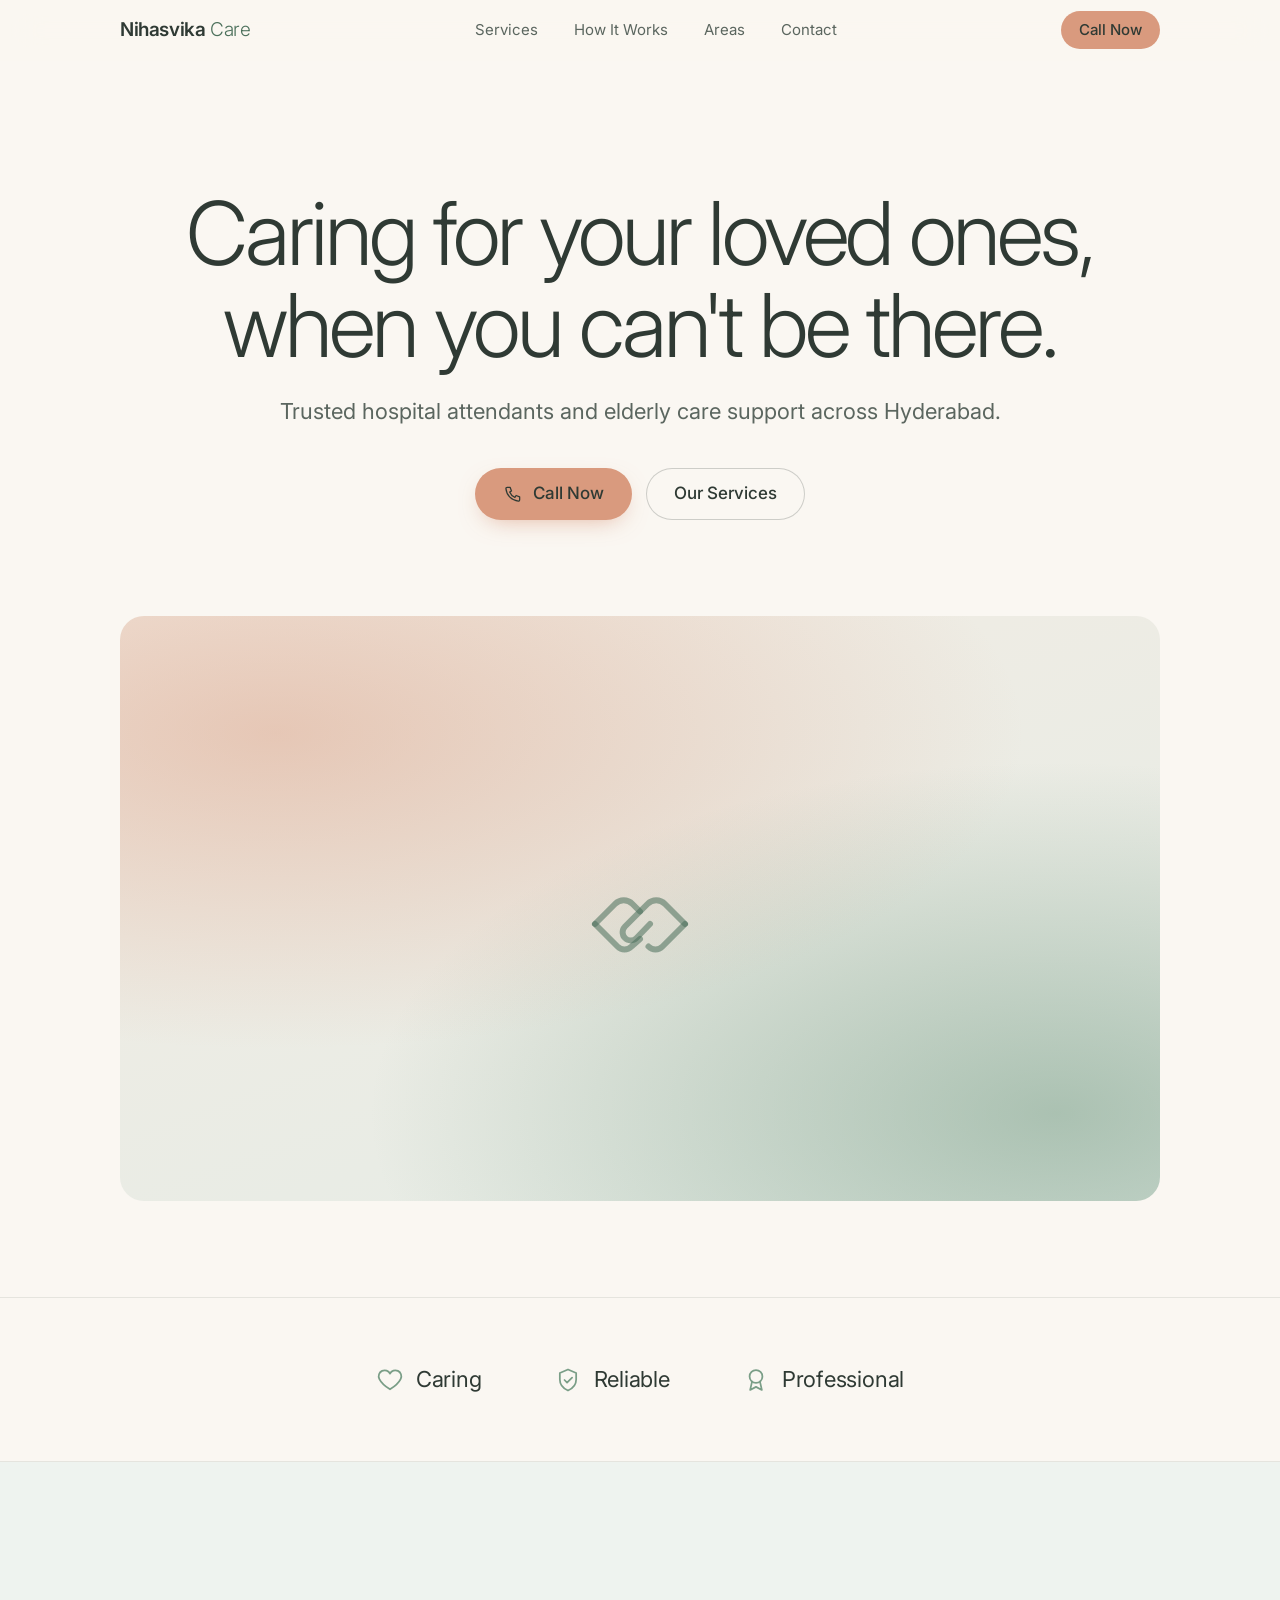
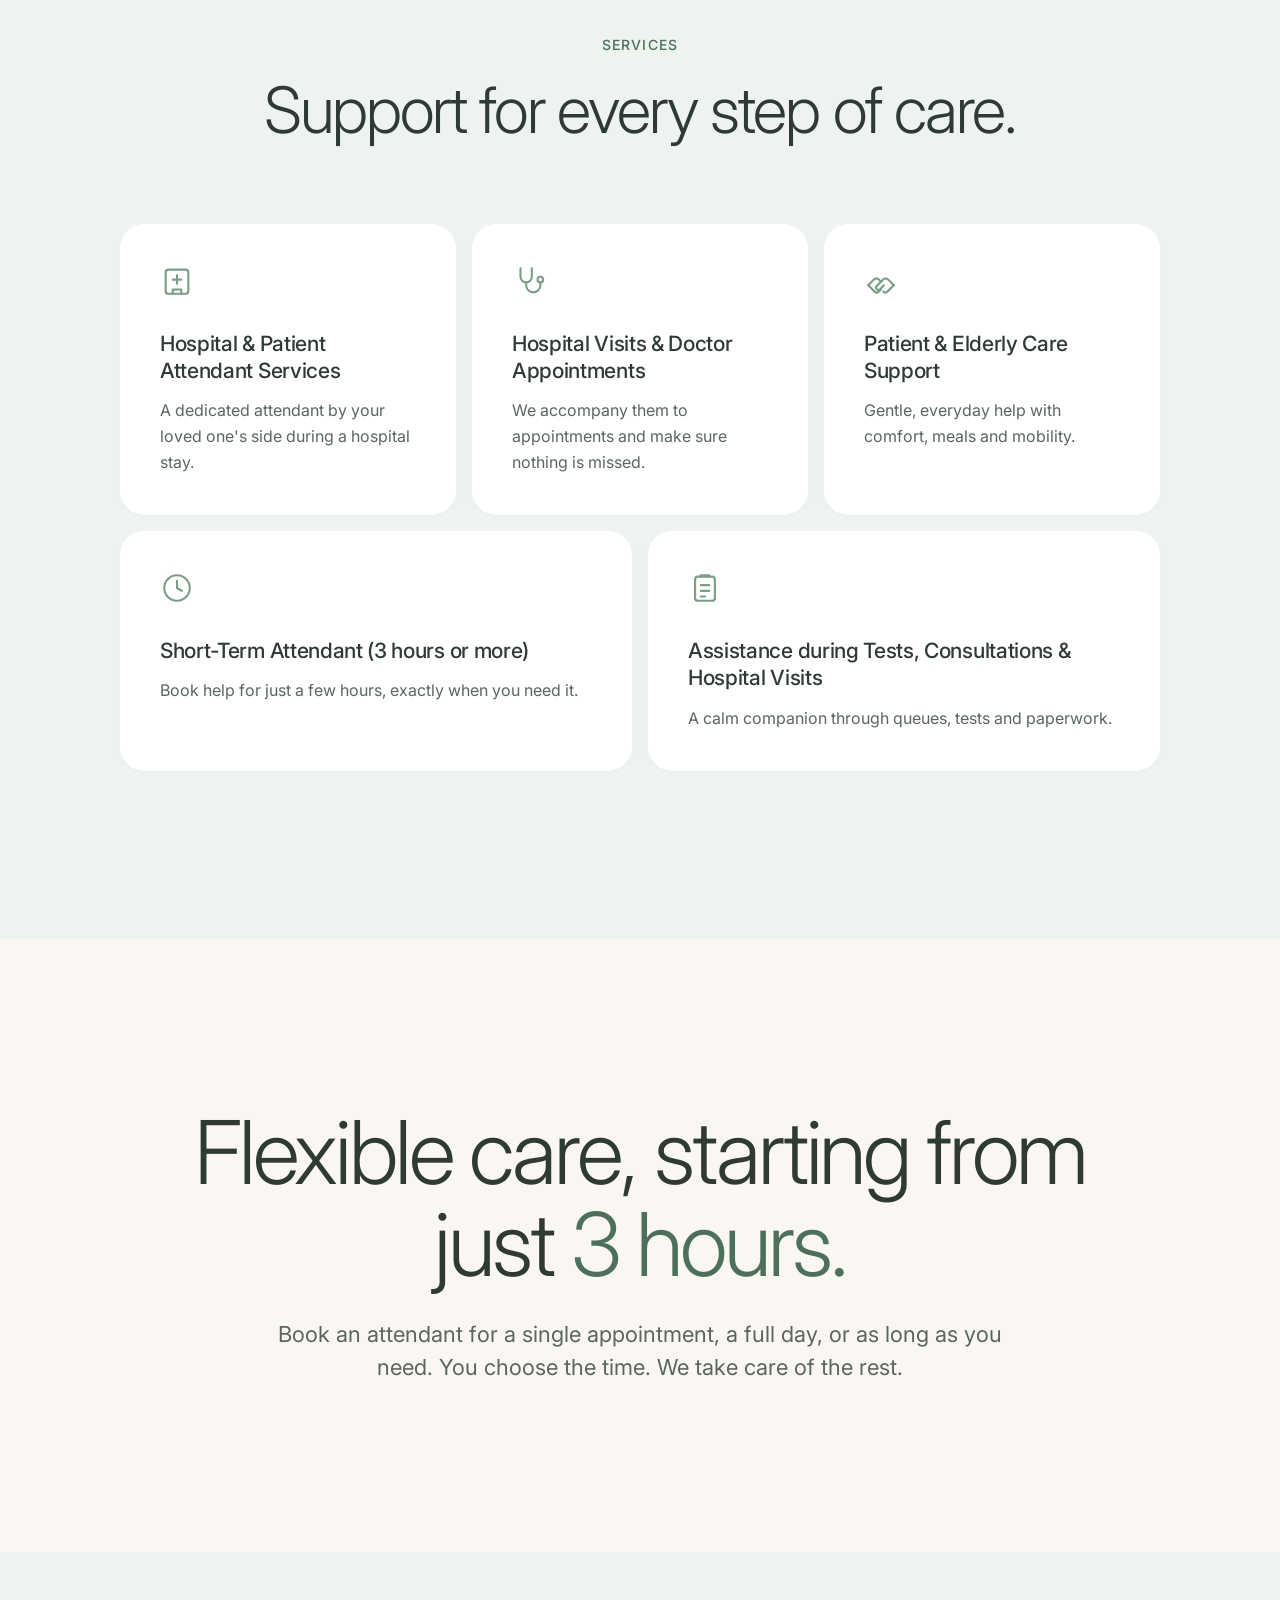
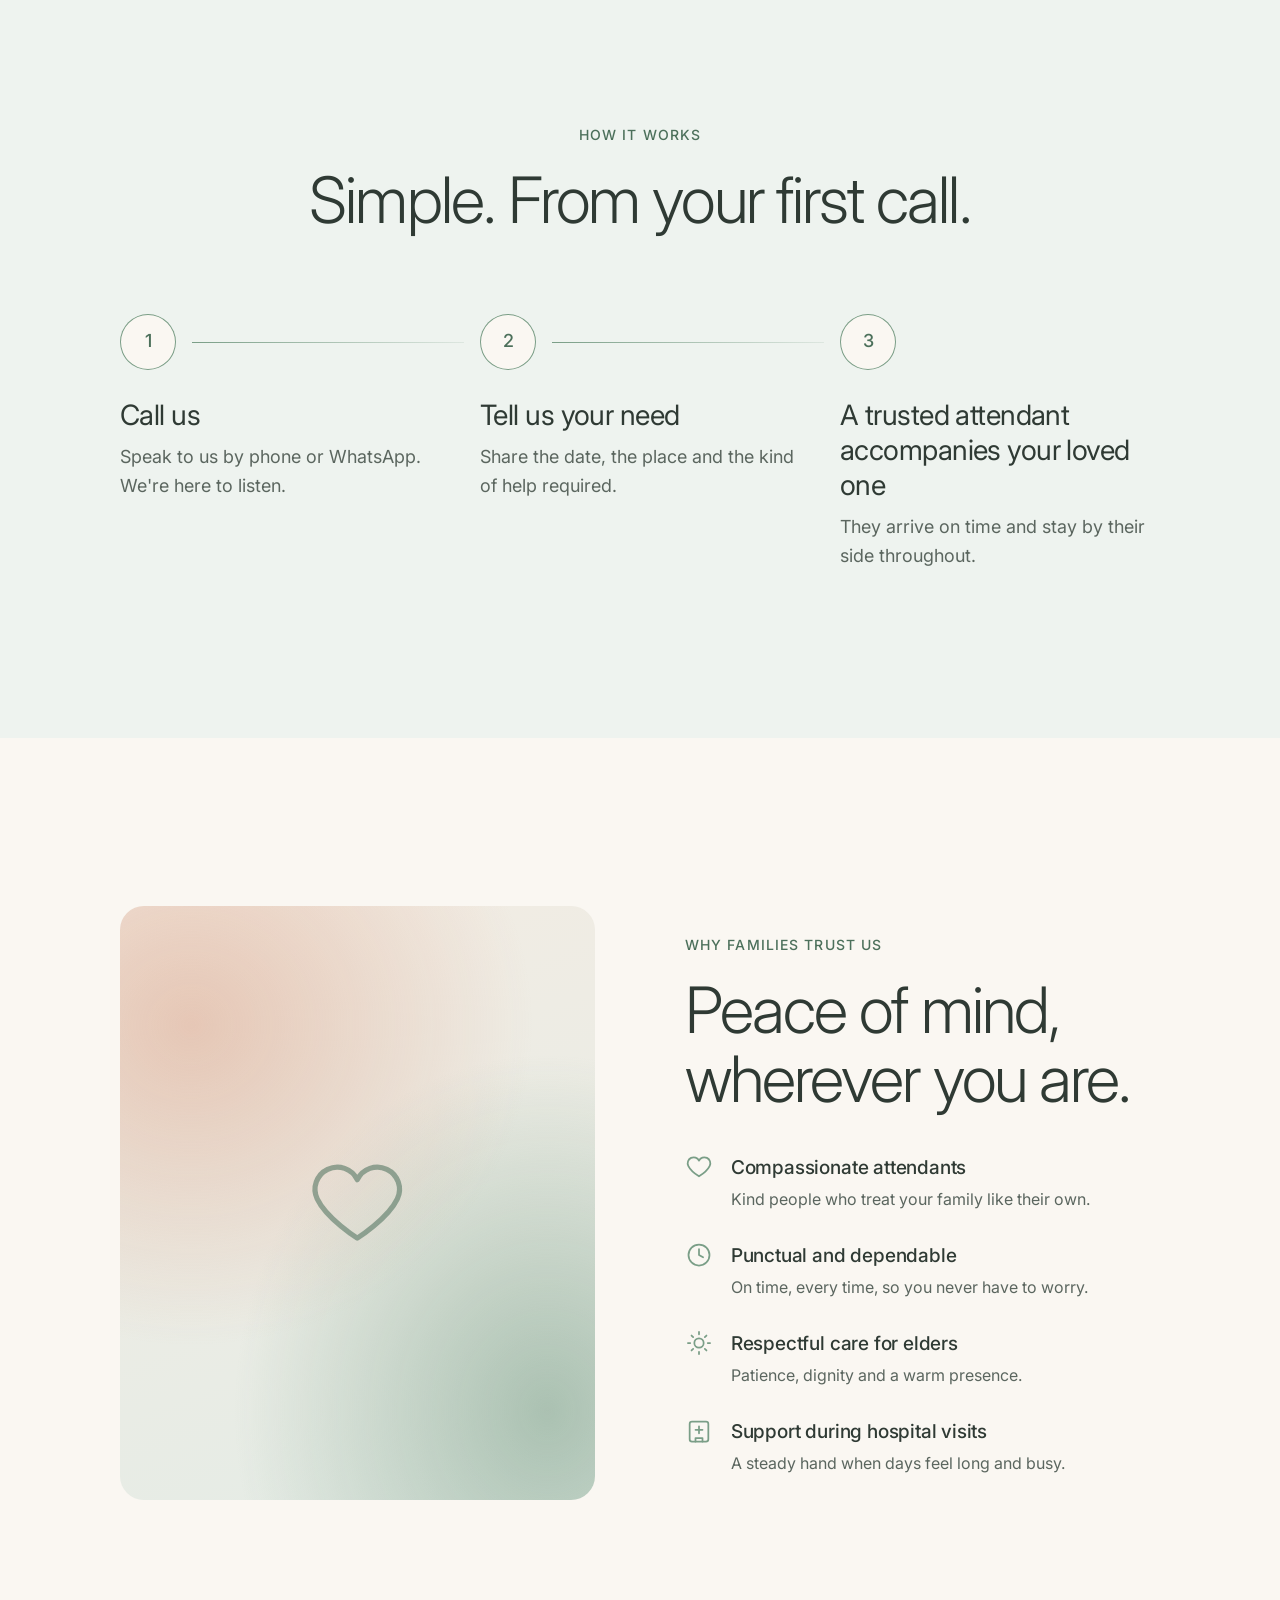
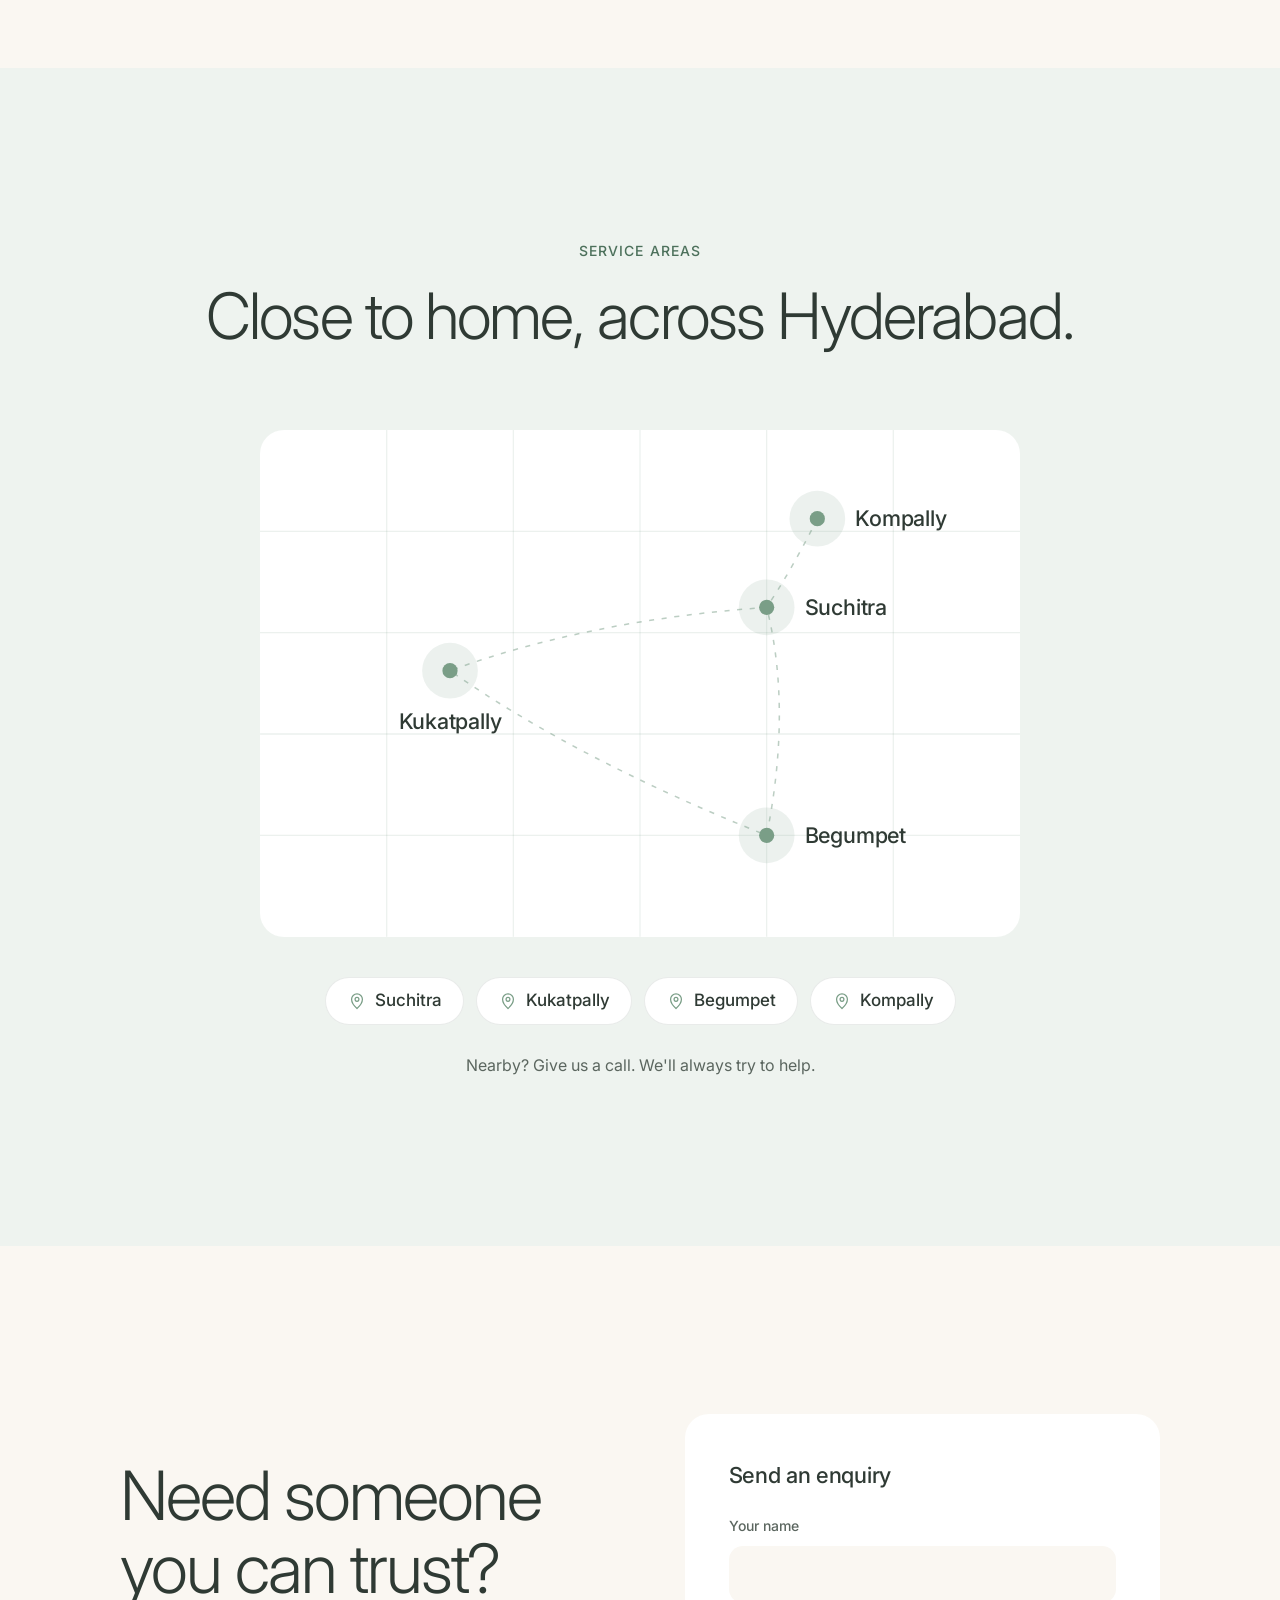
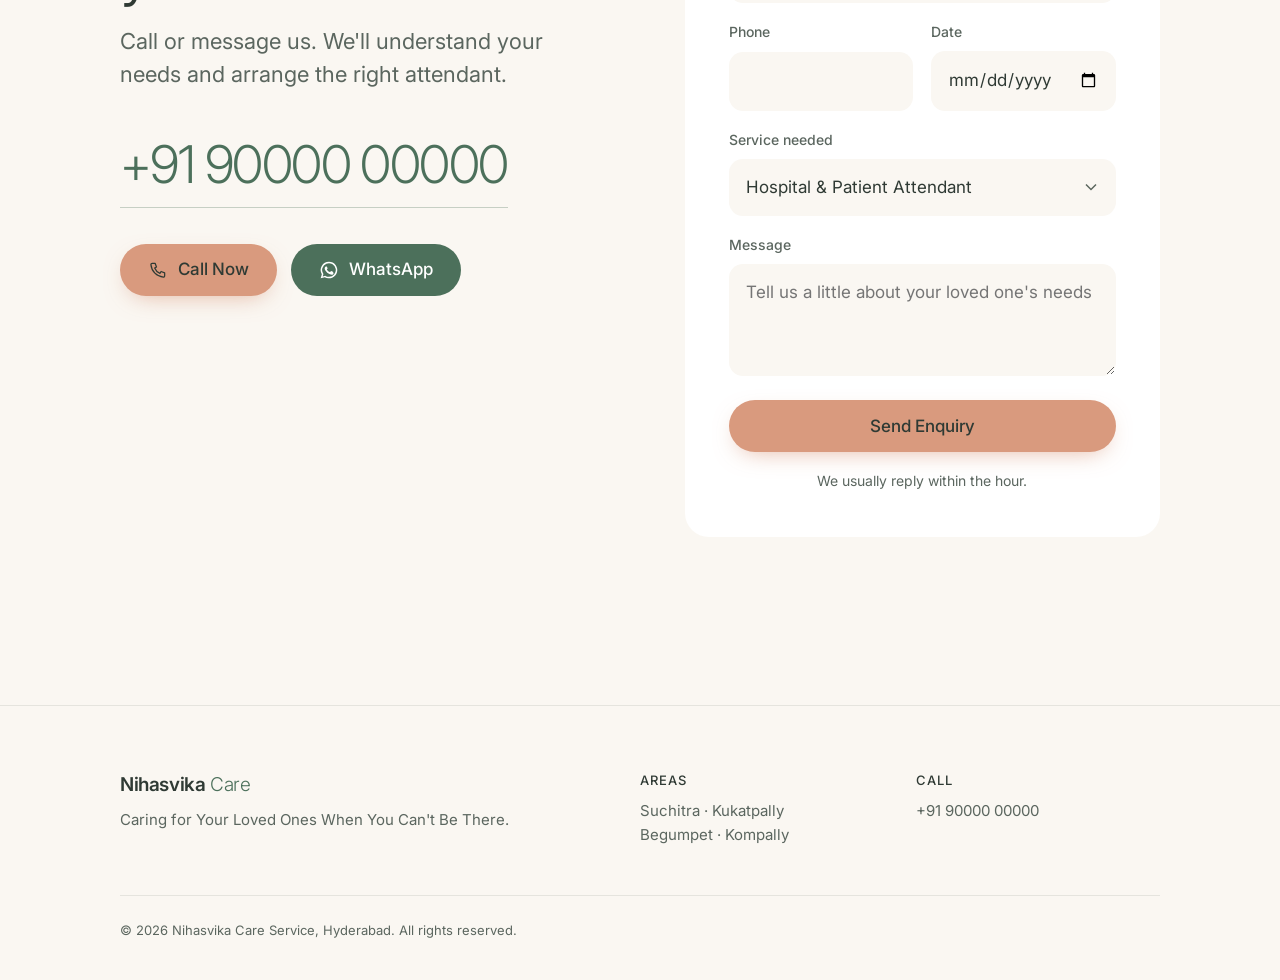
==== nihasvika-care/index.html @ 4414790e "Add Nihasvika Care Service single-page website Responsive, mobile-first site for a Hyderabad caregiv" ====
<!DOCTYPE html>
<html lang="en">
<head>
  <meta charset="UTF-8">
  <meta name="viewport" content="width=device-width, initial-scale=1, viewport-fit=cover">
  <title>Nihasvika Care Service | Caregiver &amp; Hospital Attendant Services in Hyderabad</title>
  <meta name="description" content="Trusted caregiver services in Hyderabad. Hospital attendants, elderly care and doctor-visit support in Kukatpally, Suchitra, Begumpet and Kompally. Book from just 3 hours.">
  <meta name="theme-color" content="#FAF7F2">
  <meta property="og:type" content="website">
  <meta property="og:title" content="Nihasvika Care Service | Caregivers in Hyderabad">
  <meta property="og:description" content="Caring for your loved ones, when you can't be there. Trusted hospital attendants and elderly care support across Hyderabad.">
  <meta property="og:image" content="images/hero.jpg">

  <link rel="preconnect" href="https://fonts.googleapis.com">
  <link rel="preconnect" href="https://fonts.gstatic.com" crossorigin>
  <link href="https://fonts.googleapis.com/css2?family=Inter:wght@300;400;500;600&display=swap" rel="stylesheet">

  <script type="application/ld+json">
  {
    "@context": "https://schema.org",
    "@type": "HomeHealthCareService",
    "name": "Nihasvika Care Service",
    "description": "Hospital attendants, patient care and elderly care support in Hyderabad.",
    "telephone": "+91 90000 00000",
    "address": { "@type": "PostalAddress", "addressLocality": "Hyderabad", "addressRegion": "Telangana", "addressCountry": "IN" },
    "areaServed": ["Suchitra", "Kukatpally", "Begumpet", "Kompally", "Hyderabad"]
  }
  </script>

  <style>
    /* ---------- Tokens ---------- */
    :root {
      --bg: #FAF7F2;
      --surface: #EEF3EF;
      --sage: #7A9E87;
      --sage-deep: #4C705B;   /* sage darkened for readable text */
      --peach: #D99A7E;
      --peach-soft: #F4E3DA;
      --ink: #2F3A34;
      --ink-soft: #5B665F;
      --line: rgba(47, 58, 52, 0.10);
      --white: #FFFFFF;

      --radius: 24px;
      --radius-sm: 16px;
      --wrap: 1120px;
      --gutter: clamp(20px, 5vw, 40px);
      --section: clamp(88px, 14vw, 168px);
      --ease: cubic-bezier(.22, .61, .36, 1);
    }

    /* ---------- Base ---------- */
    *, *::before, *::after { box-sizing: border-box; }
    html { scroll-behavior: smooth; scroll-padding-top: 72px; -webkit-text-size-adjust: 100%; }
    body {
      margin: 0;
      background: var(--bg);
      color: var(--ink);
      font-family: "Inter", -apple-system, BlinkMacSystemFont, "Segoe UI", Roboto, sans-serif;
      font-size: 17px;
      line-height: 1.6;
      -webkit-font-smoothing: antialiased;
      text-rendering: optimizeLegibility;
    }
    @media (min-width: 768px) { body { font-size: 18px; } }
    img { display: block; max-width: 100%; }
    a { color: inherit; text-decoration: none; }
    h1, h2, h3, p { margin: 0; }
    :focus-visible { outline: 2px solid var(--sage-deep); outline-offset: 3px; border-radius: 8px; }

    .wrap { width: 100%; max-width: var(--wrap); margin: 0 auto; padding: 0 var(--gutter); }
    .section { padding: var(--section) 0; }
    .tint { background: var(--surface); }
    .center { text-align: center; }

    .eyebrow {
      display: inline-block;
      font-size: 14px;
      font-weight: 500;
      letter-spacing: .08em;
      text-transform: uppercase;
      color: var(--sage-deep);
      margin-bottom: 18px;
    }
    .display {
      font-weight: 300;
      font-size: clamp(40px, 7.4vw, 88px);
      line-height: 1.04;
      letter-spacing: -0.035em;
    }
    .headline {
      font-weight: 300;
      font-size: clamp(34px, 5.2vw, 64px);
      line-height: 1.08;
      letter-spacing: -0.03em;
    }
    .lead {
      font-size: clamp(18px, 2vw, 22px);
      line-height: 1.5;
      color: var(--ink-soft);
      max-width: 34em;
    }
    .center .lead { margin-left: auto; margin-right: auto; }
    .section-head { margin-bottom: clamp(48px, 7vw, 80px); }
    .section-head .lead { margin-top: 20px; }

    /* ---------- Buttons ---------- */
    .btn {
      display: inline-flex; align-items: center; justify-content: center; gap: 10px;
      min-height: 52px; padding: 0 28px;
      border-radius: 999px; border: 0;
      font: inherit; font-size: 17px; font-weight: 500;
      cursor: pointer;
      transition: transform .3s var(--ease), background-color .3s var(--ease), box-shadow .3s var(--ease);
    }
    .btn:hover { transform: translateY(-1px); }
    .btn svg { width: 20px; height: 20px; flex: none; }
    .btn-primary { background: var(--peach); color: var(--ink); box-shadow: 0 8px 24px -10px rgba(217, 154, 126, .8); }
    .btn-primary:hover { background: #DEA68C; }
    .btn-secondary { background: transparent; color: var(--ink); box-shadow: inset 0 0 0 1px rgba(47, 58, 52, .22); }
    .btn-secondary:hover { background: rgba(47, 58, 52, .04); }
    .btn-sage { background: var(--sage-deep); color: var(--white); }
    .btn-sage:hover { background: #42634F; }
    .btn-row { display: flex; flex-wrap: wrap; gap: 14px; }
    .center .btn-row { justify-content: center; }

    /* ---------- Icons ---------- */
    .icon { width: 28px; height: 28px; stroke: var(--sage); fill: none; stroke-width: 1.5; stroke-linecap: round; stroke-linejoin: round; flex: none; }

    /* ---------- Photos (gradient shows until a real photo loads) ---------- */
    .photo {
      position: relative; overflow: hidden;
      border-radius: var(--radius);
      background:
        radial-gradient(120% 90% at 15% 20%, rgba(217, 154, 126, .45), transparent 60%),
        radial-gradient(110% 100% at 90% 85%, rgba(122, 158, 135, .55), transparent 60%),
        linear-gradient(160deg, #F3ECE3, #E4ECE6);
    }
    .photo > svg { position: absolute; inset: 0; margin: auto; width: 22%; max-width: 120px; stroke: rgba(76, 112, 91, .55); fill: none; stroke-width: 1.2; stroke-linecap: round; stroke-linejoin: round; }
    .photo img { position: relative; width: 100%; height: 100%; object-fit: cover; }

    /* ---------- Navigation ---------- */
    .nav {
      position: fixed; inset: 0 0 auto 0; z-index: 50;
      background: rgba(250, 247, 242, .72);
      -webkit-backdrop-filter: saturate(180%) blur(20px);
      backdrop-filter: saturate(180%) blur(20px);
      border-bottom: 1px solid transparent;
      transition: border-color .3s var(--ease);
    }
    .nav.scrolled { border-bottom-color: var(--line); }
    .nav .wrap { display: flex; align-items: center; justify-content: space-between; height: 60px; }
    .wordmark { font-size: 19px; font-weight: 600; letter-spacing: -0.02em; }
    .wordmark span { font-weight: 300; color: var(--sage-deep); }
    .nav-links { display: none; gap: 36px; font-size: 15px; color: var(--ink-soft); }
    .nav-links a { transition: color .2s; }
    .nav-links a:hover { color: var(--ink); }
    .nav .btn { min-height: 38px; padding: 0 18px; font-size: 15px; box-shadow: none; }
    @media (min-width: 860px) { .nav-links { display: flex; } }

    /* ---------- Hero ---------- */
    .hero { padding-top: calc(60px + clamp(64px, 11vw, 128px)); padding-bottom: clamp(56px, 8vw, 96px); }
    .hero .display { max-width: 13em; margin: 0 auto; }
    .hero .lead { margin-top: 24px; }
    .hero .btn-row { margin-top: 40px; }
    .hero-photo { margin-top: clamp(56px, 8vw, 96px); aspect-ratio: 4 / 5; }
    @media (min-width: 640px) { .hero-photo { aspect-ratio: 16 / 9; } }

    /* ---------- Trust strip ---------- */
    .trust { padding: clamp(40px, 6vw, 64px) 0; border-top: 1px solid var(--line); border-bottom: 1px solid var(--line); }
    .trust ul { list-style: none; margin: 0; padding: 0; display: flex; justify-content: center; align-items: center; flex-wrap: wrap; gap: 20px clamp(24px, 6vw, 72px); }
    .trust li { display: flex; align-items: center; gap: 12px; font-size: clamp(18px, 2.2vw, 22px); font-weight: 400; letter-spacing: -0.01em; }

    /* ---------- Services ---------- */
    .cards { display: grid; gap: 16px; grid-template-columns: 1fr; }
    .card {
      background: var(--white);
      border-radius: var(--radius);
      padding: clamp(28px, 3.5vw, 40px);
      display: flex; flex-direction: column; gap: 14px;
      box-shadow: 0 1px 2px rgba(47, 58, 52, .04);
      transition: transform .4s var(--ease), box-shadow .4s var(--ease);
    }
    .card:hover { transform: translateY(-3px); box-shadow: 0 20px 40px -24px rgba(47, 58, 52, .25); }
    .card .icon { width: 34px; height: 34px; margin-bottom: 18px; }
    .card h3 { font-size: 21px; font-weight: 500; letter-spacing: -0.015em; line-height: 1.3; }
    .card p { color: var(--ink-soft); font-size: 16px; }
    @media (min-width: 640px) { .cards { grid-template-columns: repeat(2, 1fr); } .cards .card:last-child { grid-column: 1 / -1; } }
    @media (min-width: 1000px) {
      .cards { grid-template-columns: repeat(6, 1fr); }
      .cards .card { grid-column: span 2; }
      .cards .card:nth-child(n+4) { grid-column: span 3; }
    }

    /* ---------- Highlight ---------- */
    .highlight .display { max-width: 11em; margin: 0 auto; }
    .contact .headline { font-size: clamp(38px, 5.6vw, 68px); }
    .highlight em { font-style: normal; color: var(--sage-deep); }
    .highlight .lead { margin-top: 28px; }

    /* ---------- How it works ---------- */
    .steps { list-style: none; margin: 0; padding: 0; display: grid; gap: 48px; counter-reset: step; }
    .step { position: relative; }
    .step-num {
      display: flex; align-items: center; justify-content: center;
      width: 56px; height: 56px; border-radius: 50%;
      background: var(--bg); box-shadow: inset 0 0 0 1px var(--sage);
      color: var(--sage-deep); font-size: 18px; font-weight: 500;
      margin-bottom: 28px; position: relative; z-index: 1;
    }
    .step h3 { font-size: clamp(22px, 2.6vw, 28px); font-weight: 400; letter-spacing: -0.02em; line-height: 1.25; margin-bottom: 10px; }
    .step p { color: var(--ink-soft); }
    @media (min-width: 860px) {
      .steps { grid-template-columns: repeat(3, 1fr); gap: 40px; }
      .step:not(:last-child)::after {
        content: ""; position: absolute; top: 28px; left: 72px; right: -24px;
        height: 1px; background: linear-gradient(90deg, var(--sage), rgba(122, 158, 135, .15));
      }
    }

    /* ---------- Why families trust us ---------- */
    .why { display: grid; gap: clamp(48px, 7vw, 96px); align-items: center; }
    .why-photo { aspect-ratio: 4 / 5; }
    .why-list { list-style: none; margin: 40px 0 0; padding: 0; display: grid; gap: 28px; }
    .why-list li { display: flex; gap: 18px; }
    .why-list h3 { font-size: 19px; font-weight: 500; letter-spacing: -0.01em; margin-bottom: 4px; }
    .why-list p { color: var(--ink-soft); font-size: 16px; }
    @media (min-width: 900px) { .why { grid-template-columns: 1fr 1fr; } }

    /* ---------- Areas ---------- */
    .map { position: relative; max-width: 760px; margin: 0 auto; aspect-ratio: 3 / 2; border-radius: var(--radius); background: var(--white); overflow: hidden; }
    .map svg { width: 100%; height: 100%; }
    .map .grid line { stroke: rgba(122, 158, 135, .14); stroke-width: 1; }
    .map .route { stroke: rgba(122, 158, 135, .5); stroke-width: 1.2; fill: none; stroke-dasharray: 4 6; }
    .map .halo { fill: rgba(122, 158, 135, .14); }
    .map .dot { fill: var(--sage); }
    .map text { font-family: inherit; font-size: 17px; font-weight: 500; fill: var(--ink); letter-spacing: -0.01em; }
    @media (max-width: 559px) { .map { display: none; } .pills { margin-top: 0; } }
    .pills { list-style: none; margin: 40px 0 0; padding: 0; display: flex; flex-wrap: wrap; justify-content: center; gap: 12px; }
    .pills li {
      display: inline-flex; align-items: center; gap: 8px;
      min-height: 48px; padding: 0 22px; border-radius: 999px;
      background: var(--white); box-shadow: inset 0 0 0 1px var(--line);
      font-size: 17px; font-weight: 500;
    }
    .pills .icon { width: 20px; height: 20px; }
    .areas-note { margin-top: 28px; color: var(--ink-soft); font-size: 16px; }

    /* ---------- Contact ---------- */
    .contact { display: grid; gap: clamp(56px, 7vw, 96px); align-items: start; }
    .phone-big {
      display: inline-block; margin-top: 32px;
      font-size: clamp(34px, 5vw, 52px); font-weight: 300; letter-spacing: -0.03em;
      color: var(--sage-deep); border-bottom: 1px solid rgba(76, 112, 91, .3);
      transition: border-color .3s;
    }
    .phone-big:hover { border-color: var(--sage-deep); }
    .contact .lead { margin-top: 20px; }
    .contact .btn-row { margin-top: 36px; }
    .form { background: var(--white); border-radius: var(--radius); padding: clamp(28px, 4vw, 44px); display: grid; gap: 18px; }
    .form h3 { font-size: 22px; font-weight: 500; letter-spacing: -0.015em; margin-bottom: 4px; }
    .field { display: grid; gap: 8px; }
    .field label { font-size: 14px; font-weight: 500; color: var(--ink-soft); }
    .field input, .field select, .field textarea {
      width: 100%; min-height: 52px; padding: 14px 16px;
      font: inherit; font-size: 17px; color: var(--ink);
      background: var(--bg); border: 1px solid transparent; border-radius: 14px;
      transition: border-color .2s, background-color .2s;
      -webkit-appearance: none; appearance: none;
    }
    .field select {
      background-image: url("data:image/svg+xml,%3Csvg xmlns='http://www.w3.org/2000/svg' width='12' height='8' fill='none' stroke='%235B665F' stroke-width='1.5'%3E%3Cpath d='M1 1.5l5 5 5-5'/%3E%3C/svg%3E");
      background-repeat: no-repeat; background-position: right 18px center; padding-right: 44px;
    }
    .field textarea { min-height: 112px; resize: vertical; }
    .field input:focus, .field select:focus, .field textarea:focus { outline: none; border-color: var(--sage); background: var(--white); }
    .row-2 { display: grid; gap: 18px; }
    @media (min-width: 560px) { .row-2 { grid-template-columns: 1fr 1fr; } }
    .form .btn { width: 100%; margin-top: 6px; }
    .form-note { font-size: 14px; color: var(--ink-soft); text-align: center; }
    @media (min-width: 960px) { .contact { grid-template-columns: 1fr 1fr; } }

    /* ---------- Footer ---------- */
    .footer { padding: 64px 0 calc(40px + env(safe-area-inset-bottom)); border-top: 1px solid var(--line); font-size: 15px; color: var(--ink-soft); }
    .footer-grid { display: grid; gap: 32px; }
    .footer .wordmark { color: var(--ink); display: inline-block; margin-bottom: 8px; }
    .footer h4 { margin: 0 0 8px; font-size: 13px; font-weight: 500; letter-spacing: .08em; text-transform: uppercase; color: var(--ink); }
    .footer a:hover { color: var(--ink); }
    .copyright { margin-top: 48px; padding-top: 24px; border-top: 1px solid var(--line); font-size: 13px; }
    @media (min-width: 760px) { .footer-grid { grid-template-columns: 2fr 1fr 1fr; } }

    /* ---------- Floating mobile buttons ---------- */
    .fab {
      position: fixed; right: 16px; bottom: calc(16px + env(safe-area-inset-bottom)); z-index: 40;
      display: flex; flex-direction: column; gap: 12px;
      transition: opacity .4s var(--ease), transform .4s var(--ease);
    }
    .fab a {
      display: flex; align-items: center; justify-content: center;
      width: 56px; height: 56px; border-radius: 50%;
      box-shadow: 0 10px 28px -8px rgba(47, 58, 52, .35);
    }
    .fab svg { width: 24px; height: 24px; }
    .fab .fab-call { background: var(--peach); color: var(--ink); }
    .fab .fab-wa { background: var(--sage-deep); color: var(--white); }
    .fab.hidden { opacity: 0; transform: translateY(16px); pointer-events: none; }
    @media (min-width: 860px) { .fab { display: none; } }

    /* ---------- Scroll reveal ---------- */
    .js .reveal { opacity: 0; transform: translateY(28px); transition: opacity 1s var(--ease), transform 1s var(--ease); }
    .js .reveal.in { opacity: 1; transform: none; }
    .js .reveal.d1 { transition-delay: .08s; }
    .js .reveal.d2 { transition-delay: .16s; }
    .js .reveal.d3 { transition-delay: .24s; }
    .js .reveal.d4 { transition-delay: .32s; }

    @media (prefers-reduced-motion: reduce) {
      html { scroll-behavior: auto; }
      .js .reveal { opacity: 1; transform: none; transition: none; }
      .btn, .card { transition: none; }
    }
  </style>
  <script>document.documentElement.classList.add('js');</script>
</head>

<body>

  <!-- Reusable line icons -->
  <svg width="0" height="0" style="position:absolute" aria-hidden="true">
    <defs>
      <symbol id="i-heart" viewBox="0 0 24 24"><path d="M12 20s-7-4.4-9.2-9A4.8 4.8 0 0 1 12 6.6 4.8 4.8 0 0 1 21.2 11C19 15.6 12 20 12 20Z"/></symbol>
      <symbol id="i-shield" viewBox="0 0 24 24"><path d="M12 3 5 6v5.5c0 4.2 3 7.7 7 9.5 4-1.8 7-5.3 7-9.5V6l-7-3Z"/><path d="m9 12 2.2 2.2L15.5 10"/></symbol>
      <symbol id="i-badge" viewBox="0 0 24 24"><circle cx="12" cy="9" r="5.5"/><path d="m8.6 13.4-1.6 7.1 5-2.6 5 2.6-1.6-7.1"/></symbol>
      <symbol id="i-hospital" viewBox="0 0 24 24"><rect x="4" y="4" width="16" height="17" rx="2"/><path d="M12 8v6M9 11h6M9 21v-3h6v3"/></symbol>
      <symbol id="i-stethoscope" viewBox="0 0 24 24"><path d="M6 3v6a4 4 0 0 0 8 0V3"/><path d="M10 13v2a5 5 0 0 0 10 0v-2"/><circle cx="20" cy="11" r="2"/></symbol>
      <symbol id="i-hands" viewBox="0 0 24 24"><path d="M3 15l4-4c1-1 2.5-1 3.5 0L12 12.5"/><path d="M21 15l-4-4c-1-1-2.5-1-3.5 0L9 15.5a1.6 1.6 0 0 0 2.3 2.3L14 15"/><path d="M3 15l4.5 4.5c.8.8 2 .8 2.8 0L12 18M21 15l-4.5 4.5c-.8.8-2 .8-2.8 0"/></symbol>
      <symbol id="i-clock" viewBox="0 0 24 24"><circle cx="12" cy="12" r="9"/><path d="M12 7v5l3.5 2"/></symbol>
      <symbol id="i-clipboard" viewBox="0 0 24 24"><rect x="5" y="4" width="14" height="17" rx="2"/><path d="M9 4V3h6v1M9 10h6M9 14h6M9 18h3"/></symbol>
      <symbol id="i-pin" viewBox="0 0 24 24"><path d="M12 21s-6.5-5.6-6.5-11a6.5 6.5 0 0 1 13 0c0 5.4-6.5 11-6.5 11Z"/><circle cx="12" cy="10" r="2.3"/></symbol>
      <symbol id="i-sun" viewBox="0 0 24 24"><circle cx="12" cy="12" r="4"/><path d="M12 2.5v2M12 19.5v2M4.5 12h-2M21.5 12h-2M5.6 5.6l1.4 1.4M17 17l1.4 1.4M5.6 18.4 7 17M17 7l1.4-1.4"/></symbol>
      <symbol id="i-phone" viewBox="0 0 24 24"><path d="M5 4h3.5l1.7 4.3-2.2 1.4a11 11 0 0 0 6.3 6.3l1.4-2.2L20 15.5V19a1.5 1.5 0 0 1-1.6 1.5A16.5 16.5 0 0 1 3.5 5.6 1.5 1.5 0 0 1 5 4Z"/></symbol>
    </defs>
  </svg>

  <!-- 1. Navigation -->
  <header class="nav" id="nav">
    <nav class="wrap" aria-label="Main">
      <a href="#top" class="wordmark" aria-label="Nihasvika Care, back to top">Nihasvika <span>Care</span></a>
      <div class="nav-links">
        <a href="#services">Services</a>
        <a href="#how">How It Works</a>
        <a href="#areas">Areas</a>
        <a href="#contact">Contact</a>
      </div>
      <a href="tel:+919000000000" class="btn btn-primary">Call Now</a>
    </nav>
  </header>

  <main id="top">

    <!-- 2. Hero -->
    <section class="hero center" aria-labelledby="hero-title">
      <div class="wrap">
        <h1 id="hero-title" class="display reveal">Caring for your loved ones, when you can't be there.</h1>
        <p class="lead reveal d1">Trusted hospital attendants and elderly care support across Hyderabad.</p>
        <div class="btn-row reveal d2">
          <a href="tel:+919000000000" class="btn btn-primary">
            <svg class="icon" style="stroke:currentColor" aria-hidden="true"><use href="#i-phone"/></svg>
            Call Now
          </a>
          <a href="#services" class="btn btn-secondary">Our Services</a>
        </div>
        <div class="photo hero-photo reveal d3">
          <svg viewBox="0 0 24 24" aria-hidden="true"><use href="#i-hands"/></svg>
          <img src="images/hero.jpg" alt="A caregiver gently holding the hand of an elderly woman at home" width="1600" height="900" fetchpriority="high" onerror="this.remove()">
        </div>
      </div>
    </section>

    <!-- 3. Trust strip -->
    <section class="trust" aria-label="Our promise">
      <div class="wrap">
        <ul>
          <li class="reveal"><svg class="icon" aria-hidden="true"><use href="#i-heart"/></svg>Caring</li>
          <li class="reveal d1"><svg class="icon" aria-hidden="true"><use href="#i-shield"/></svg>Reliable</li>
          <li class="reveal d2"><svg class="icon" aria-hidden="true"><use href="#i-badge"/></svg>Professional</li>
        </ul>
      </div>
    </section>

    <!-- 4. Services -->
    <section class="section tint" id="services" aria-labelledby="services-title">
      <div class="wrap">
        <div class="section-head center">
          <span class="eyebrow reveal">Services</span>
          <h2 id="services-title" class="headline reveal d1">Support for every step of care.</h2>
        </div>
        <div class="cards">
          <article class="card reveal">
            <svg class="icon" aria-hidden="true"><use href="#i-hospital"/></svg>
            <h3>Hospital &amp; Patient Attendant Services</h3>
            <p>A dedicated attendant by your loved one's side during a hospital stay.</p>
          </article>
          <article class="card reveal d1">
            <svg class="icon" aria-hidden="true"><use href="#i-stethoscope"/></svg>
            <h3>Hospital Visits &amp; Doctor Appointments</h3>
            <p>We accompany them to appointments and make sure nothing is missed.</p>
          </article>
          <article class="card reveal d2">
            <svg class="icon" aria-hidden="true"><use href="#i-hands"/></svg>
            <h3>Patient &amp; Elderly Care Support</h3>
            <p>Gentle, everyday help with comfort, meals and mobility.</p>
          </article>
          <article class="card reveal">
            <svg class="icon" aria-hidden="true"><use href="#i-clock"/></svg>
            <h3>Short-Term Attendant (3 hours or more)</h3>
            <p>Book help for just a few hours, exactly when you need it.</p>
          </article>
          <article class="card reveal d1">
            <svg class="icon" aria-hidden="true"><use href="#i-clipboard"/></svg>
            <h3>Assistance during Tests, Consultations &amp; Hospital Visits</h3>
            <p>A calm companion through queues, tests and paperwork.</p>
          </article>
        </div>
      </div>
    </section>

    <!-- 5. Highlight -->
    <section class="section highlight center" aria-labelledby="flex-title">
      <div class="wrap">
        <h2 id="flex-title" class="display reveal d1">Flexible care, starting from just <em>3&nbsp;hours.</em></h2>
        <p class="lead reveal d2">Book an attendant for a single appointment, a full day, or as long as you need. You choose the time. We take care of the rest.</p>
      </div>
    </section>

    <!-- 6. How it works -->
    <section class="section tint" id="how" aria-labelledby="how-title">
      <div class="wrap">
        <div class="section-head center">
          <span class="eyebrow reveal">How It Works</span>
          <h2 id="how-title" class="headline reveal d1">Simple. From your first call.</h2>
        </div>
        <ol class="steps">
          <li class="step reveal">
            <div class="step-num" aria-hidden="true">1</div>
            <h3>Call us</h3>
            <p>Speak to us by phone or WhatsApp. We're here to listen.</p>
          </li>
          <li class="step reveal d1">
            <div class="step-num" aria-hidden="true">2</div>
            <h3>Tell us your need</h3>
            <p>Share the date, the place and the kind of help required.</p>
          </li>
          <li class="step reveal d2">
            <div class="step-num" aria-hidden="true">3</div>
            <h3>A trusted attendant accompanies your loved one</h3>
            <p>They arrive on time and stay by their side throughout.</p>
          </li>
        </ol>
      </div>
    </section>

    <!-- 7. Why families trust us -->
    <section class="section" aria-labelledby="why-title">
      <div class="wrap why">
        <div class="photo why-photo reveal">
          <svg viewBox="0 0 24 24" aria-hidden="true"><use href="#i-heart"/></svg>
          <img src="images/care.jpg" alt="An attendant walking alongside an elderly man in a hospital corridor" width="1000" height="1250" loading="lazy" onerror="this.remove()">
        </div>
        <div>
          <span class="eyebrow reveal">Why Families Trust Us</span>
          <h2 id="why-title" class="headline reveal d1">Peace of mind, wherever you are.</h2>
          <ul class="why-list">
            <li class="reveal d1">
              <svg class="icon" aria-hidden="true"><use href="#i-heart"/></svg>
              <div><h3>Compassionate attendants</h3><p>Kind people who treat your family like their own.</p></div>
            </li>
            <li class="reveal d2">
              <svg class="icon" aria-hidden="true"><use href="#i-clock"/></svg>
              <div><h3>Punctual and dependable</h3><p>On time, every time, so you never have to worry.</p></div>
            </li>
            <li class="reveal d3">
              <svg class="icon" aria-hidden="true"><use href="#i-sun"/></svg>
              <div><h3>Respectful care for elders</h3><p>Patience, dignity and a warm presence.</p></div>
            </li>
            <li class="reveal d4">
              <svg class="icon" aria-hidden="true"><use href="#i-hospital"/></svg>
              <div><h3>Support during hospital visits</h3><p>A steady hand when days feel long and busy.</p></div>
            </li>
          </ul>
        </div>
      </div>
    </section>

    <!-- 8. Service areas -->
    <section class="section tint" id="areas" aria-labelledby="areas-title">
      <div class="wrap center">
        <div class="section-head">
          <span class="eyebrow reveal">Service Areas</span>
          <h2 id="areas-title" class="headline reveal d1">Close to home, across Hyderabad.</h2>
        </div>
        <div class="map reveal d1" role="img" aria-label="Map showing our service areas: Kompally, Suchitra, Kukatpally and Begumpet">
          <svg viewBox="0 0 600 400" aria-hidden="true">
            <g class="grid">
              <line x1="0" y1="80" x2="600" y2="80"/><line x1="0" y1="160" x2="600" y2="160"/>
              <line x1="0" y1="240" x2="600" y2="240"/><line x1="0" y1="320" x2="600" y2="320"/>
              <line x1="100" y1="0" x2="100" y2="400"/><line x1="200" y1="0" x2="200" y2="400"/>
              <line x1="300" y1="0" x2="300" y2="400"/><line x1="400" y1="0" x2="400" y2="400"/>
              <line x1="500" y1="0" x2="500" y2="400"/>
            </g>
            <path class="route" d="M440 70 Q 420 110 400 140 Q 260 150 150 190 Q 250 260 400 320 Q 420 220 400 140"/>
            <g>
              <circle class="halo" cx="440" cy="70" r="22"/><circle class="dot" cx="440" cy="70" r="6"/>
              <text x="470" y="76">Kompally</text>
            </g>
            <g>
              <circle class="halo" cx="400" cy="140" r="22"/><circle class="dot" cx="400" cy="140" r="6"/>
              <text x="430" y="146">Suchitra</text>
            </g>
            <g>
              <circle class="halo" cx="150" cy="190" r="22"/><circle class="dot" cx="150" cy="190" r="6"/>
              <text x="150" y="236" text-anchor="middle">Kukatpally</text>
            </g>
            <g>
              <circle class="halo" cx="400" cy="320" r="22"/><circle class="dot" cx="400" cy="320" r="6"/>
              <text x="430" y="326">Begumpet</text>
            </g>
          </svg>
        </div>
        <ul class="pills">
          <li class="reveal"><svg class="icon" aria-hidden="true"><use href="#i-pin"/></svg>Suchitra</li>
          <li class="reveal d1"><svg class="icon" aria-hidden="true"><use href="#i-pin"/></svg>Kukatpally</li>
          <li class="reveal d2"><svg class="icon" aria-hidden="true"><use href="#i-pin"/></svg>Begumpet</li>
          <li class="reveal d3"><svg class="icon" aria-hidden="true"><use href="#i-pin"/></svg>Kompally</li>
        </ul>
        <p class="areas-note reveal">Nearby? Give us a call. We'll always try to help.</p>
      </div>
    </section>

    <!-- 9. Contact -->
    <section class="section" id="contact" aria-labelledby="contact-title">
      <div class="wrap contact">
        <div>
          <span class="eyebrow reveal">Contact</span>
          <h2 id="contact-title" class="headline reveal d1">Need someone you can trust?</h2>
          <p class="lead reveal d2">Call or message us. We'll understand your needs and arrange the right attendant.</p>
          <a href="tel:+919000000000" class="phone-big reveal d2">+91 90000 00000</a>
          <div class="btn-row reveal d3">
            <a href="tel:+919000000000" class="btn btn-primary">
              <svg class="icon" style="stroke:currentColor" aria-hidden="true"><use href="#i-phone"/></svg>
              Call Now
            </a>
            <a href="https://wa.me/919000000000" class="btn btn-sage" target="_blank" rel="noopener">
              <svg viewBox="0 0 24 24" fill="currentColor" aria-hidden="true"><path d="M12 2a10 10 0 0 0-8.6 15.1L2 22l5-1.3A10 10 0 1 0 12 2Zm0 18.2a8.2 8.2 0 0 1-4.2-1.1l-.3-.2-3 .8.8-2.9-.2-.3A8.2 8.2 0 1 1 12 20.2Zm4.5-6.1c-.2-.1-1.5-.7-1.7-.8-.2-.1-.4-.1-.6.1l-.8 1c-.1.2-.3.2-.5.1a6.7 6.7 0 0 1-3.3-2.9c-.3-.4.2-.4.7-1.3.1-.2 0-.3 0-.4l-.8-1.8c-.2-.5-.4-.4-.6-.4h-.5a1 1 0 0 0-.7.3 3 3 0 0 0-.9 2.2 5.2 5.2 0 0 0 1.1 2.7 11.8 11.8 0 0 0 4.5 4c1.7.7 2.3.8 3.2.7.5-.1 1.5-.6 1.7-1.2.2-.6.2-1.1.2-1.2-.1-.1-.3-.2-.5-.3Z"/></svg>
              WhatsApp
            </a>
          </div>
        </div>

        <form class="form reveal d2" id="enquiry" data-whatsapp="919000000000" novalidate>
          <h3>Send an enquiry</h3>
          <div class="field">
            <label for="f-name">Your name</label>
            <input id="f-name" name="name" type="text" autocomplete="name" required>
          </div>
          <div class="row-2">
            <div class="field">
              <label for="f-phone">Phone</label>
              <input id="f-phone" name="phone" type="tel" inputmode="tel" autocomplete="tel" required>
            </div>
            <div class="field">
              <label for="f-date">Date</label>
              <input id="f-date" name="date" type="date">
            </div>
          </div>
          <div class="field">
            <label for="f-service">Service needed</label>
            <select id="f-service" name="service">
              <option>Hospital &amp; Patient Attendant</option>
              <option>Hospital Visit / Doctor Appointment</option>
              <option>Patient &amp; Elderly Care Support</option>
              <option>Short-Term Attendant (3+ hours)</option>
              <option>Tests &amp; Consultations Assistance</option>
            </select>
          </div>
          <div class="field">
            <label for="f-message">Message</label>
            <textarea id="f-message" name="message" placeholder="Tell us a little about your loved one's needs"></textarea>
          </div>
          <button type="submit" class="btn btn-primary">Send Enquiry</button>
          <p class="form-note" id="form-note" role="status" aria-live="polite">We usually reply within the hour.</p>
        </form>
      </div>
    </section>

  </main>

  <!-- 10. Footer -->
  <footer class="footer">
    <div class="wrap">
      <div class="footer-grid">
        <div>
          <span class="wordmark">Nihasvika <span>Care</span></span>
          <p>Caring for Your Loved Ones When You Can't Be There.</p>
        </div>
        <div>
          <h4>Areas</h4>
          <p>Suchitra · Kukatpally<br>Begumpet · Kompally</p>
        </div>
        <div>
          <h4>Call</h4>
          <p><a href="tel:+919000000000">+91 90000 00000</a></p>
        </div>
      </div>
      <p class="copyright">© <span id="year">2026</span> Nihasvika Care Service, Hyderabad. All rights reserved.</p>
    </div>
  </footer>

  <!-- Floating buttons (mobile only) -->
  <div class="fab hidden" id="fab">
    <a href="https://wa.me/919000000000" class="fab-wa" target="_blank" rel="noopener" aria-label="Message us on WhatsApp">
      <svg viewBox="0 0 24 24" fill="currentColor" aria-hidden="true"><path d="M12 2a10 10 0 0 0-8.6 15.1L2 22l5-1.3A10 10 0 1 0 12 2Zm0 18.2a8.2 8.2 0 0 1-4.2-1.1l-.3-.2-3 .8.8-2.9-.2-.3A8.2 8.2 0 1 1 12 20.2Zm4.5-6.1c-.2-.1-1.5-.7-1.7-.8-.2-.1-.4-.1-.6.1l-.8 1c-.1.2-.3.2-.5.1a6.7 6.7 0 0 1-3.3-2.9c-.3-.4.2-.4.7-1.3.1-.2 0-.3 0-.4l-.8-1.8c-.2-.5-.4-.4-.6-.4h-.5a1 1 0 0 0-.7.3 3 3 0 0 0-.9 2.2 5.2 5.2 0 0 0 1.1 2.7 11.8 11.8 0 0 0 4.5 4c1.7.7 2.3.8 3.2.7.5-.1 1.5-.6 1.7-1.2.2-.6.2-1.1.2-1.2-.1-.1-.3-.2-.5-.3Z"/></svg>
    </a>
    <a href="tel:+919000000000" class="fab-call" aria-label="Call Nihasvika Care">
      <svg viewBox="0 0 24 24" fill="none" stroke="currentColor" stroke-width="1.6" stroke-linecap="round" stroke-linejoin="round" aria-hidden="true"><use href="#i-phone"/></svg>
    </a>
  </div>

  <script>
    (function () {
      // Year
      document.getElementById('year').textContent = new Date().getFullYear();

      // Nav border + floating buttons after the hero
      var nav = document.getElementById('nav');
      var fab = document.getElementById('fab');
      var contact = document.getElementById('contact');
      function onScroll() {
        var y = window.scrollY;
        nav.classList.toggle('scrolled', y > 8);
        var nearContact = contact.getBoundingClientRect().top < window.innerHeight * 0.6;
        fab.classList.toggle('hidden', y < window.innerHeight * 0.6 || nearContact);
      }
      window.addEventListener('scroll', onScroll, { passive: true });
      onScroll();

      // Scroll reveal
      var items = document.querySelectorAll('.reveal');
      if ('IntersectionObserver' in window) {
        var io = new IntersectionObserver(function (entries) {
          entries.forEach(function (e) {
            if (e.isIntersecting) { e.target.classList.add('in'); io.unobserve(e.target); }
          });
        }, { rootMargin: '0px 0px -8% 0px', threshold: 0.08 });
        items.forEach(function (el) { io.observe(el); });
      } else {
        items.forEach(function (el) { el.classList.add('in'); });
      }

      // Date: no past dates
      var date = document.getElementById('f-date');
      date.min = new Date(Date.now() - new Date().getTimezoneOffset() * 60000).toISOString().slice(0, 10);

      // Enquiry form: opens WhatsApp with the details filled in
      var form = document.getElementById('enquiry');
      var f = form.elements;
      var note = document.getElementById('form-note');
      form.addEventListener('submit', function (e) {
        e.preventDefault();
        var name = f.name.value.trim();
        var phone = f.phone.value.trim();
        if (!name || phone.replace(/\D/g, '').length < 10) {
          note.textContent = 'Please add your name and a 10-digit phone number.';
          (name ? f.phone : f.name).focus();
          return;
        }
        var lines = [
          'Hello Nihasvika Care, I would like to enquire.',
          'Name: ' + name,
          'Phone: ' + phone,
          'Service: ' + f.service.value
        ];
        if (f.date.value) lines.push('Date: ' + f.date.value);
        if (f.message.value.trim()) lines.push('Message: ' + f.message.value.trim());
        window.open('https://wa.me/' + form.dataset.whatsapp + '?text=' + encodeURIComponent(lines.join('\n')), '_blank', 'noopener');
        note.textContent = 'Thank you. WhatsApp is opening with your details.';
        form.reset();
      });
    })();
  </script>
</body>
</html>
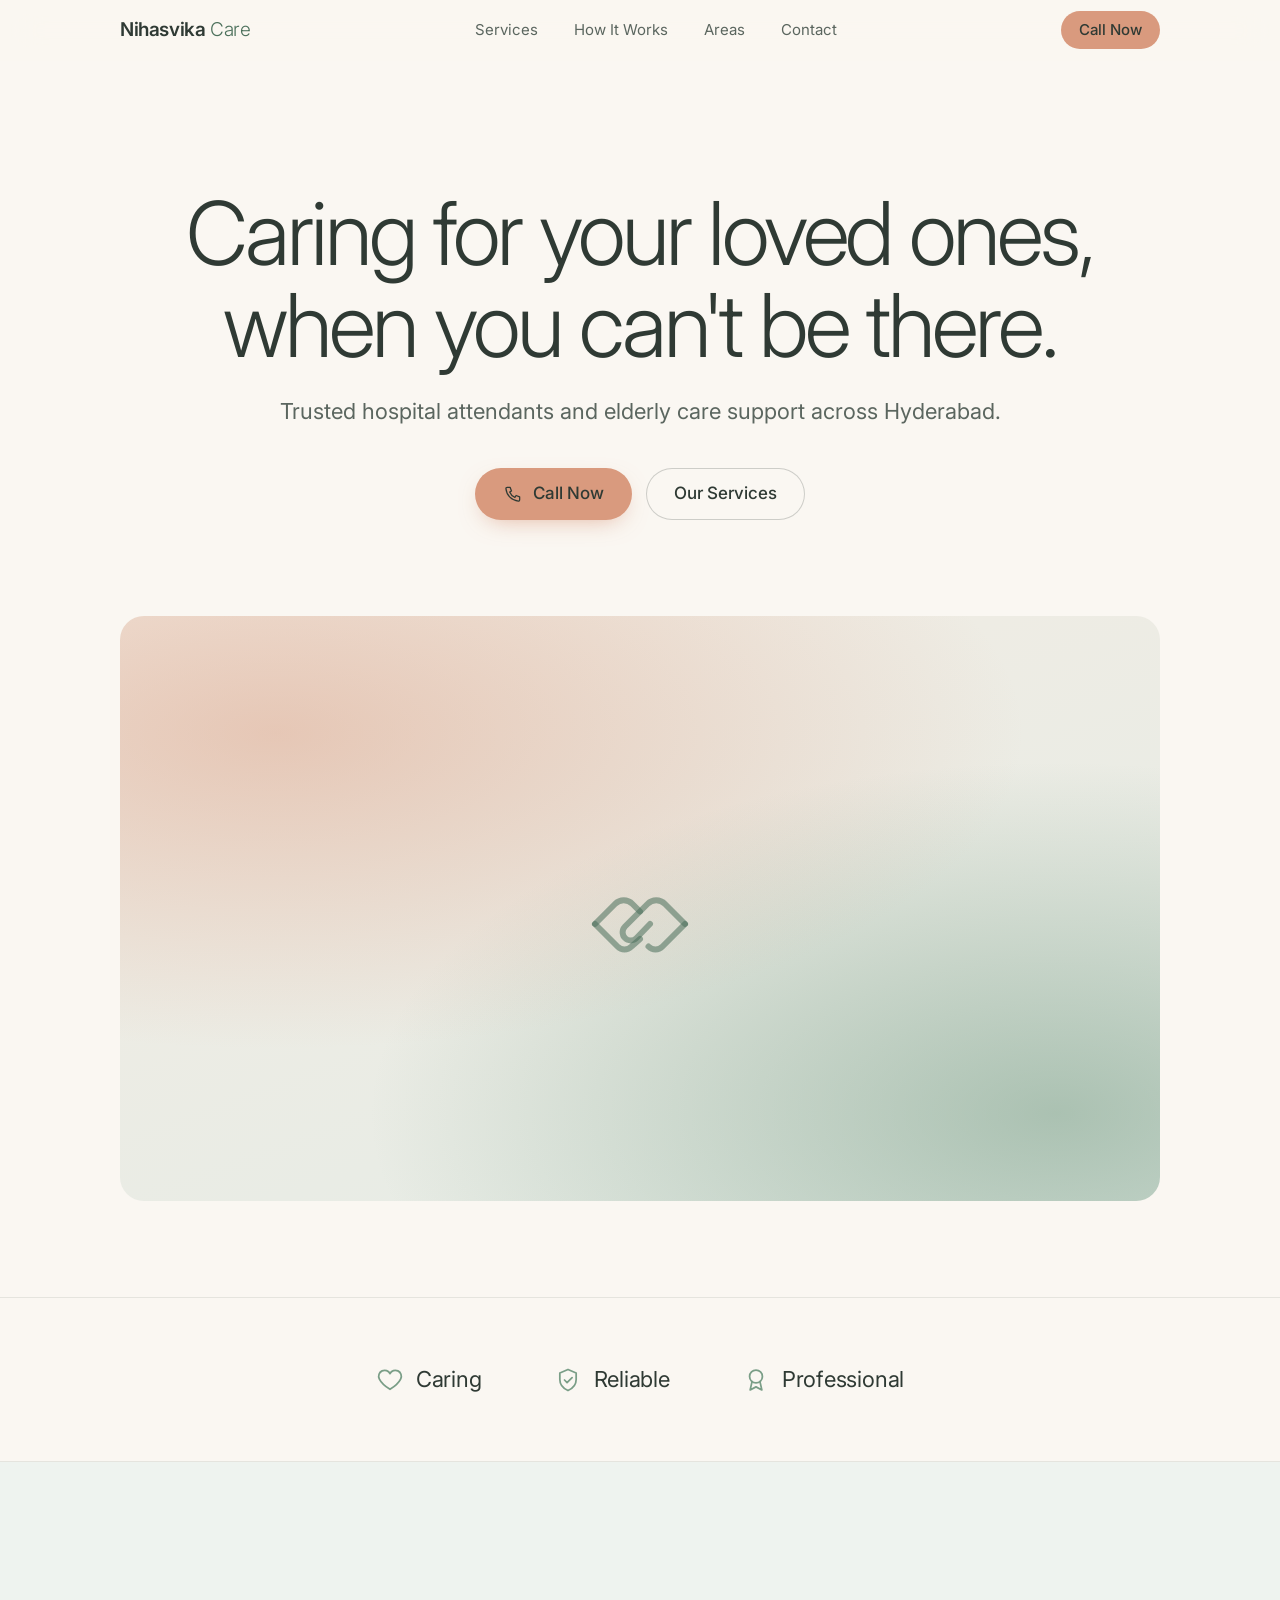
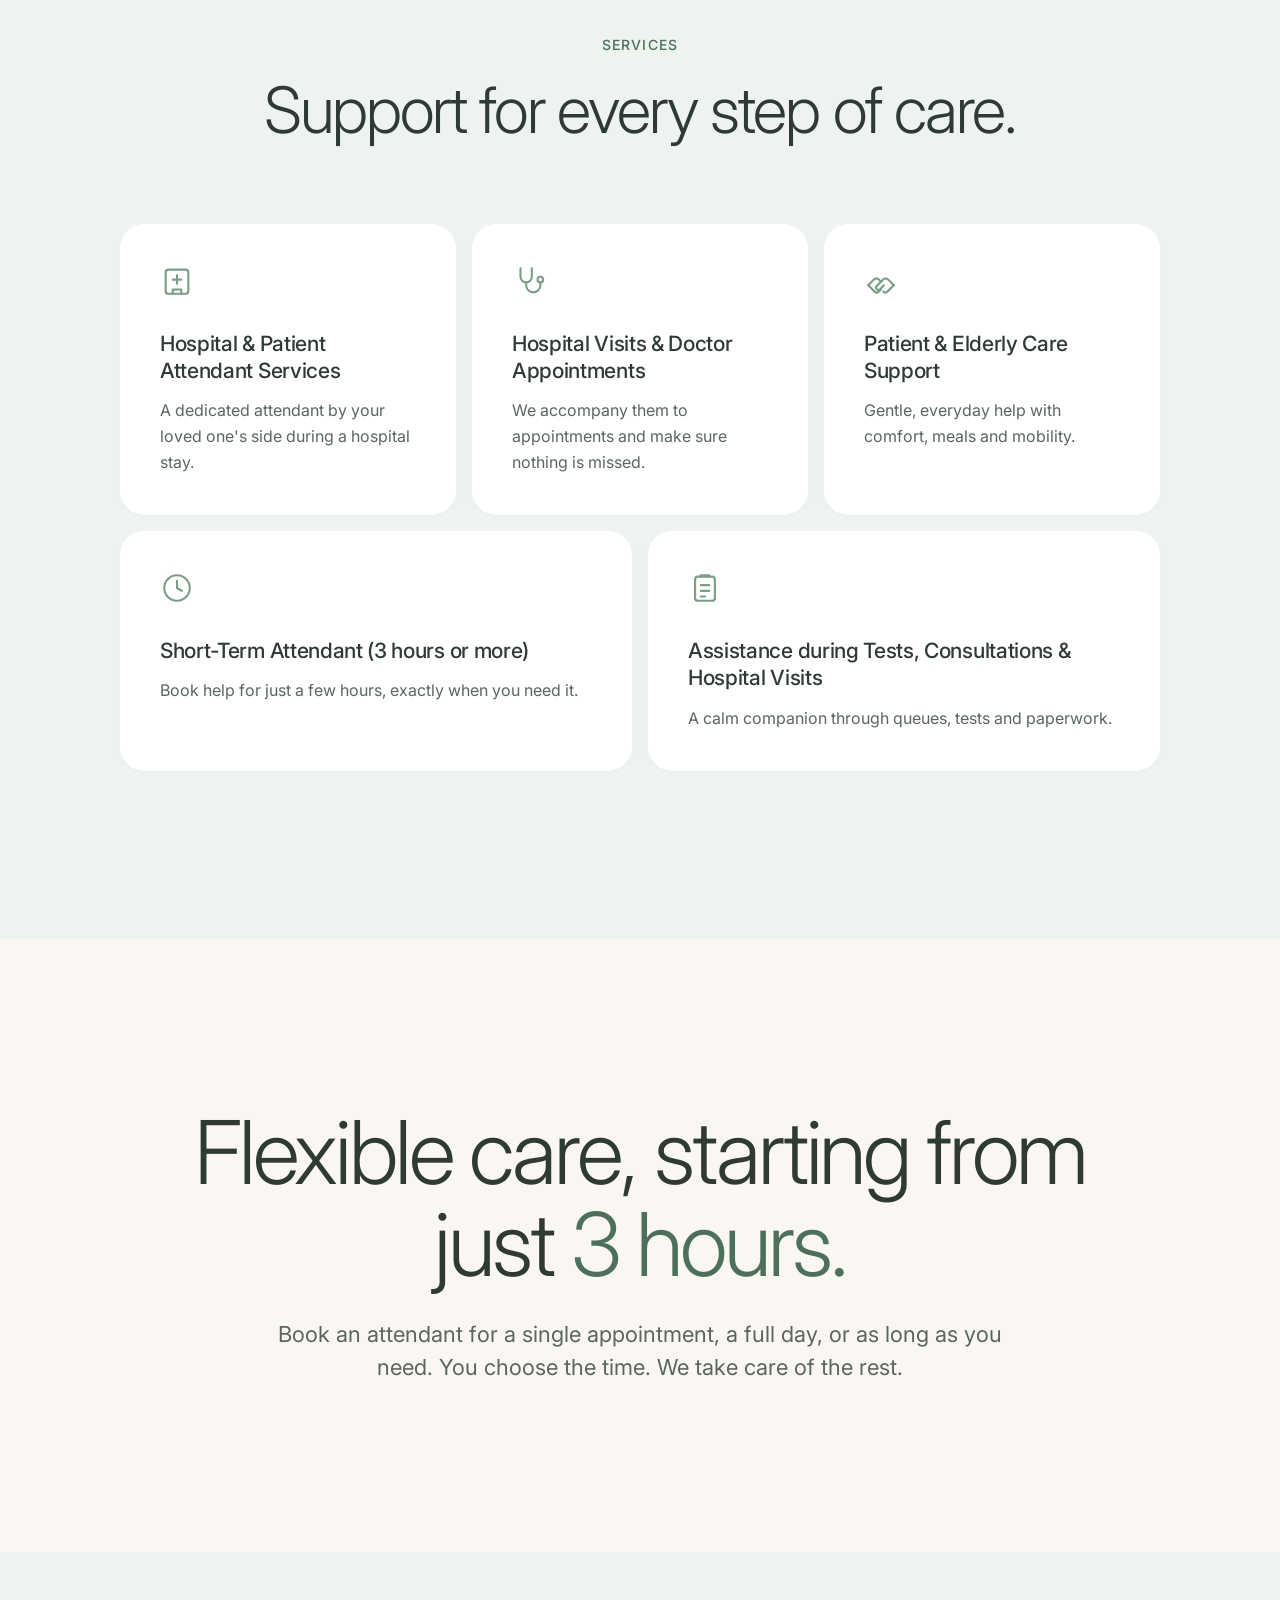
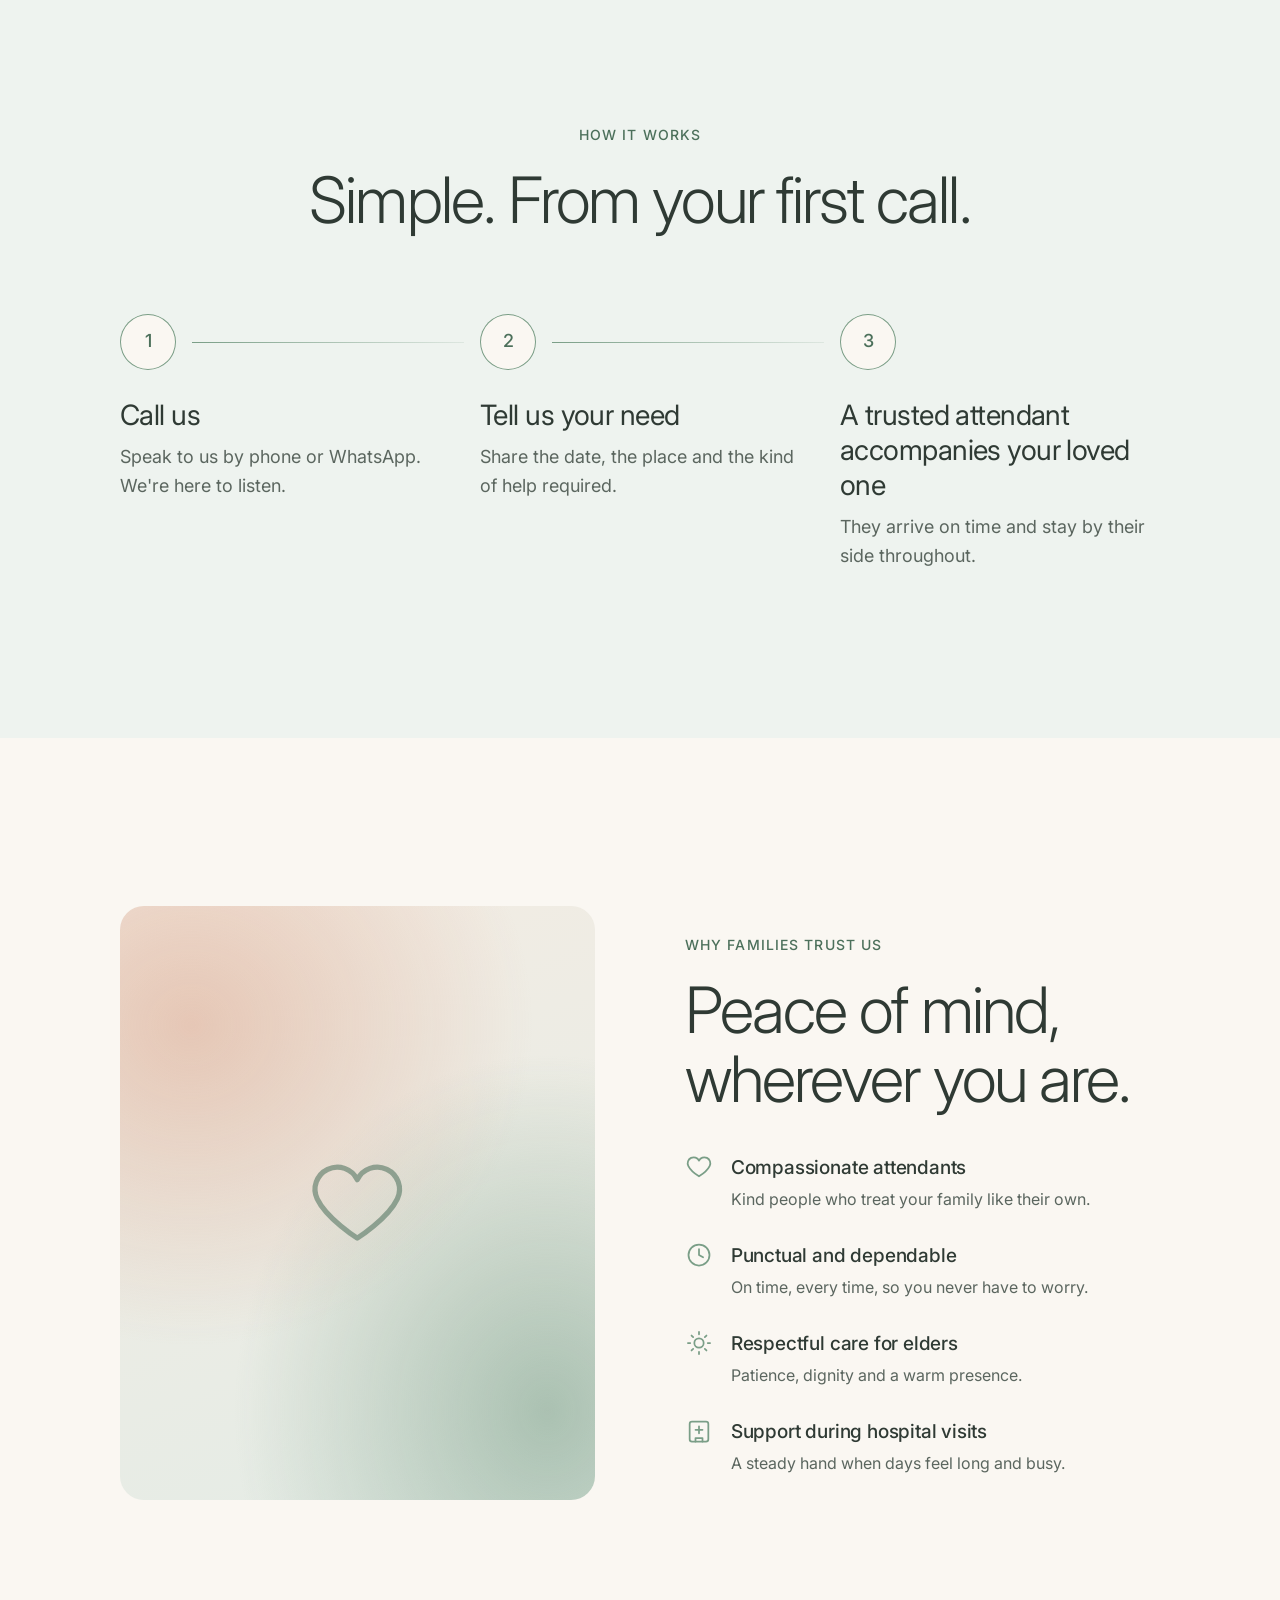
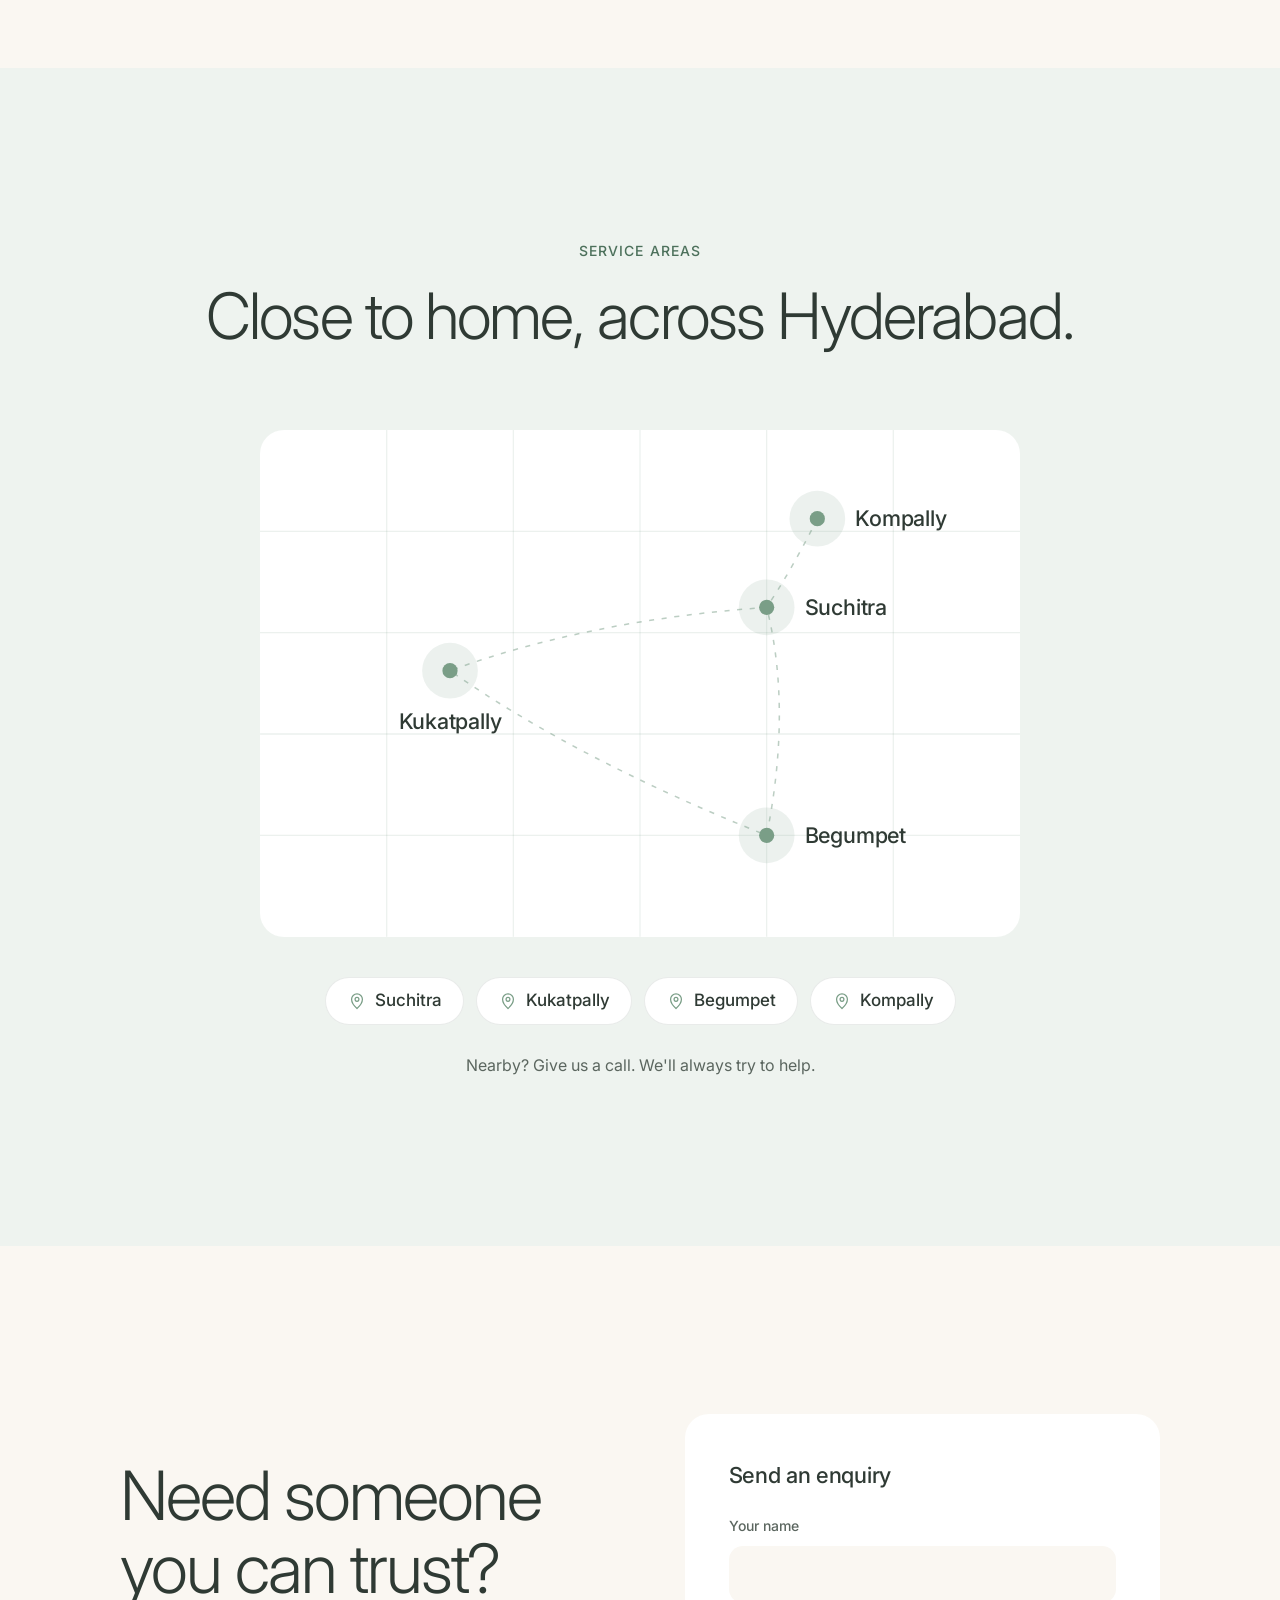
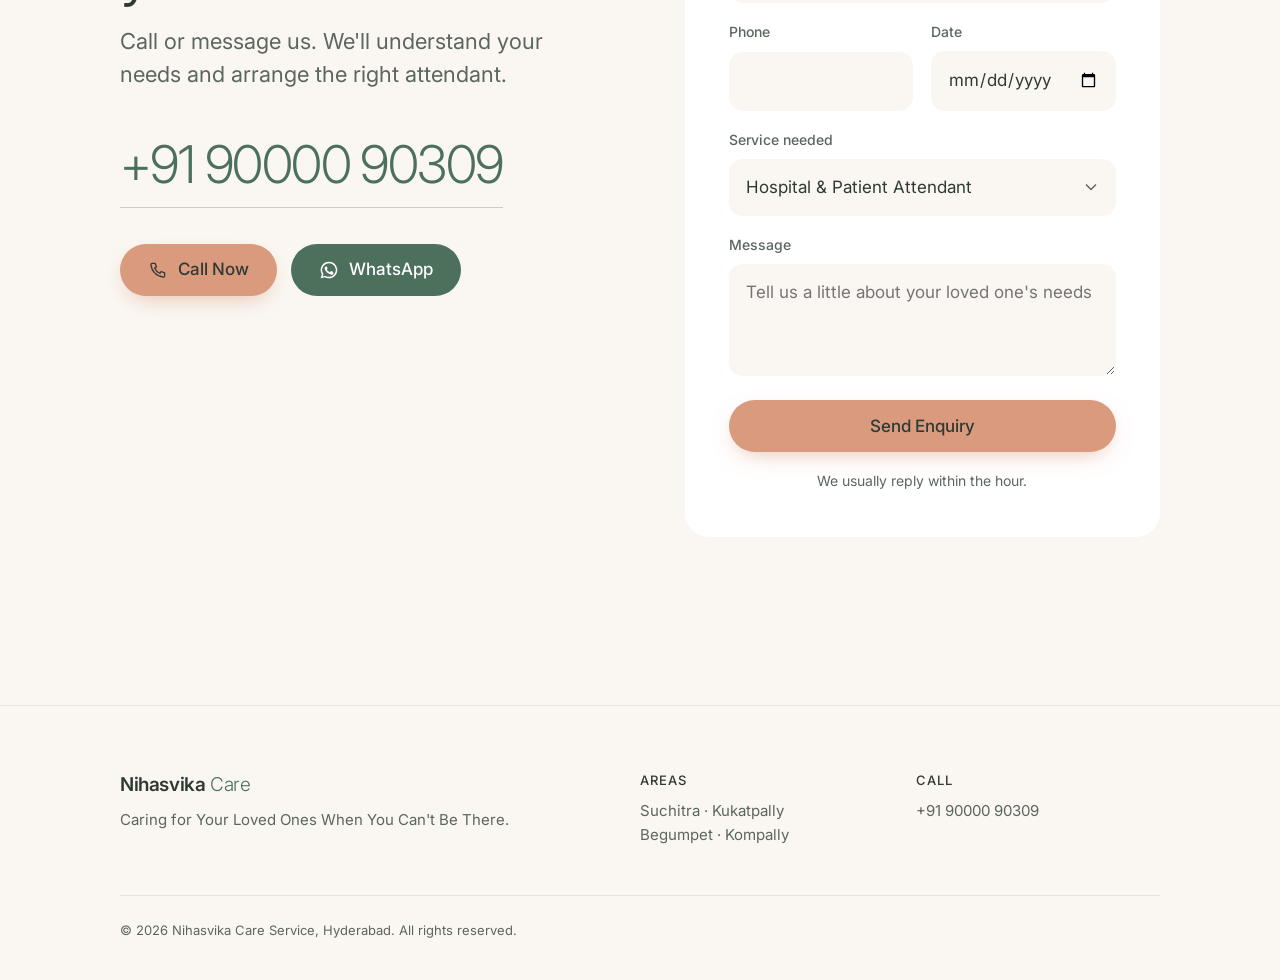
==== commit f5e98ff8: "Set real contact number Co-Authored-By: Claude Opus 5.5 <noreply@anthropic.com> Claude-Session: http" ====
--- a/nihasvika-care/index.html
+++ b/nihasvika-care/index.html
@@ -21,7 +21,7 @@
     "@type": "HomeHealthCareService",
     "name": "Nihasvika Care Service",
     "description": "Hospital attendants, patient care and elderly care support in Hyderabad.",
-    "telephone": "+91 90000 00000",
+    "telephone": "+91 90000 90309",
     "address": { "@type": "PostalAddress", "addressLocality": "Hyderabad", "addressRegion": "Telangana", "addressCountry": "IN" },
     "areaServed": ["Suchitra", "Kukatpally", "Begumpet", "Kompally", "Hyderabad"]
   }
@@ -352,7 +352,7 @@
         <a href="#areas">Areas</a>
         <a href="#contact">Contact</a>
       </div>
-      <a href="tel:+919000000000" class="btn btn-primary">Call Now</a>
+      <a href="tel:+919000090309" class="btn btn-primary">Call Now</a>
     </nav>
   </header>
 
@@ -364,7 +364,7 @@
         <h1 id="hero-title" class="display reveal">Caring for your loved ones, when you can't be there.</h1>
         <p class="lead reveal d1">Trusted hospital attendants and elderly care support across Hyderabad.</p>
         <div class="btn-row reveal d2">
-          <a href="tel:+919000000000" class="btn btn-primary">
+          <a href="tel:+919000090309" class="btn btn-primary">
             <svg class="icon" style="stroke:currentColor" aria-hidden="true"><use href="#i-phone"/></svg>
             Call Now
           </a>
@@ -544,20 +544,20 @@
           <span class="eyebrow reveal">Contact</span>
           <h2 id="contact-title" class="headline reveal d1">Need someone you can trust?</h2>
           <p class="lead reveal d2">Call or message us. We'll understand your needs and arrange the right attendant.</p>
-          <a href="tel:+919000000000" class="phone-big reveal d2">+91 90000 00000</a>
+          <a href="tel:+919000090309" class="phone-big reveal d2">+91 90000 90309</a>
           <div class="btn-row reveal d3">
-            <a href="tel:+919000000000" class="btn btn-primary">
+            <a href="tel:+919000090309" class="btn btn-primary">
               <svg class="icon" style="stroke:currentColor" aria-hidden="true"><use href="#i-phone"/></svg>
               Call Now
             </a>
-            <a href="https://wa.me/919000000000" class="btn btn-sage" target="_blank" rel="noopener">
+            <a href="https://wa.me/919000090309" class="btn btn-sage" target="_blank" rel="noopener">
               <svg viewBox="0 0 24 24" fill="currentColor" aria-hidden="true"><path d="M12 2a10 10 0 0 0-8.6 15.1L2 22l5-1.3A10 10 0 1 0 12 2Zm0 18.2a8.2 8.2 0 0 1-4.2-1.1l-.3-.2-3 .8.8-2.9-.2-.3A8.2 8.2 0 1 1 12 20.2Zm4.5-6.1c-.2-.1-1.5-.7-1.7-.8-.2-.1-.4-.1-.6.1l-.8 1c-.1.2-.3.2-.5.1a6.7 6.7 0 0 1-3.3-2.9c-.3-.4.2-.4.7-1.3.1-.2 0-.3 0-.4l-.8-1.8c-.2-.5-.4-.4-.6-.4h-.5a1 1 0 0 0-.7.3 3 3 0 0 0-.9 2.2 5.2 5.2 0 0 0 1.1 2.7 11.8 11.8 0 0 0 4.5 4c1.7.7 2.3.8 3.2.7.5-.1 1.5-.6 1.7-1.2.2-.6.2-1.1.2-1.2-.1-.1-.3-.2-.5-.3Z"/></svg>
               WhatsApp
             </a>
           </div>
         </div>
 
-        <form class="form reveal d2" id="enquiry" data-whatsapp="919000000000" novalidate>
+        <form class="form reveal d2" id="enquiry" data-whatsapp="919000090309" novalidate>
           <h3>Send an enquiry</h3>
           <div class="field">
             <label for="f-name">Your name</label>
@@ -609,7 +609,7 @@
         </div>
         <div>
           <h4>Call</h4>
-          <p><a href="tel:+919000000000">+91 90000 00000</a></p>
+          <p><a href="tel:+919000090309">+91 90000 90309</a></p>
         </div>
       </div>
       <p class="copyright">© <span id="year">2026</span> Nihasvika Care Service, Hyderabad. All rights reserved.</p>
@@ -618,10 +618,10 @@
 
   <!-- Floating buttons (mobile only) -->
   <div class="fab hidden" id="fab">
-    <a href="https://wa.me/919000000000" class="fab-wa" target="_blank" rel="noopener" aria-label="Message us on WhatsApp">
+    <a href="https://wa.me/919000090309" class="fab-wa" target="_blank" rel="noopener" aria-label="Message us on WhatsApp">
       <svg viewBox="0 0 24 24" fill="currentColor" aria-hidden="true"><path d="M12 2a10 10 0 0 0-8.6 15.1L2 22l5-1.3A10 10 0 1 0 12 2Zm0 18.2a8.2 8.2 0 0 1-4.2-1.1l-.3-.2-3 .8.8-2.9-.2-.3A8.2 8.2 0 1 1 12 20.2Zm4.5-6.1c-.2-.1-1.5-.7-1.7-.8-.2-.1-.4-.1-.6.1l-.8 1c-.1.2-.3.2-.5.1a6.7 6.7 0 0 1-3.3-2.9c-.3-.4.2-.4.7-1.3.1-.2 0-.3 0-.4l-.8-1.8c-.2-.5-.4-.4-.6-.4h-.5a1 1 0 0 0-.7.3 3 3 0 0 0-.9 2.2 5.2 5.2 0 0 0 1.1 2.7 11.8 11.8 0 0 0 4.5 4c1.7.7 2.3.8 3.2.7.5-.1 1.5-.6 1.7-1.2.2-.6.2-1.1.2-1.2-.1-.1-.3-.2-.5-.3Z"/></svg>
     </a>
-    <a href="tel:+919000000000" class="fab-call" aria-label="Call Nihasvika Care">
+    <a href="tel:+919000090309" class="fab-call" aria-label="Call Nihasvika Care">
       <svg viewBox="0 0 24 24" fill="none" stroke="currentColor" stroke-width="1.6" stroke-linecap="round" stroke-linejoin="round" aria-hidden="true"><use href="#i-phone"/></svg>
     </a>
   </div>
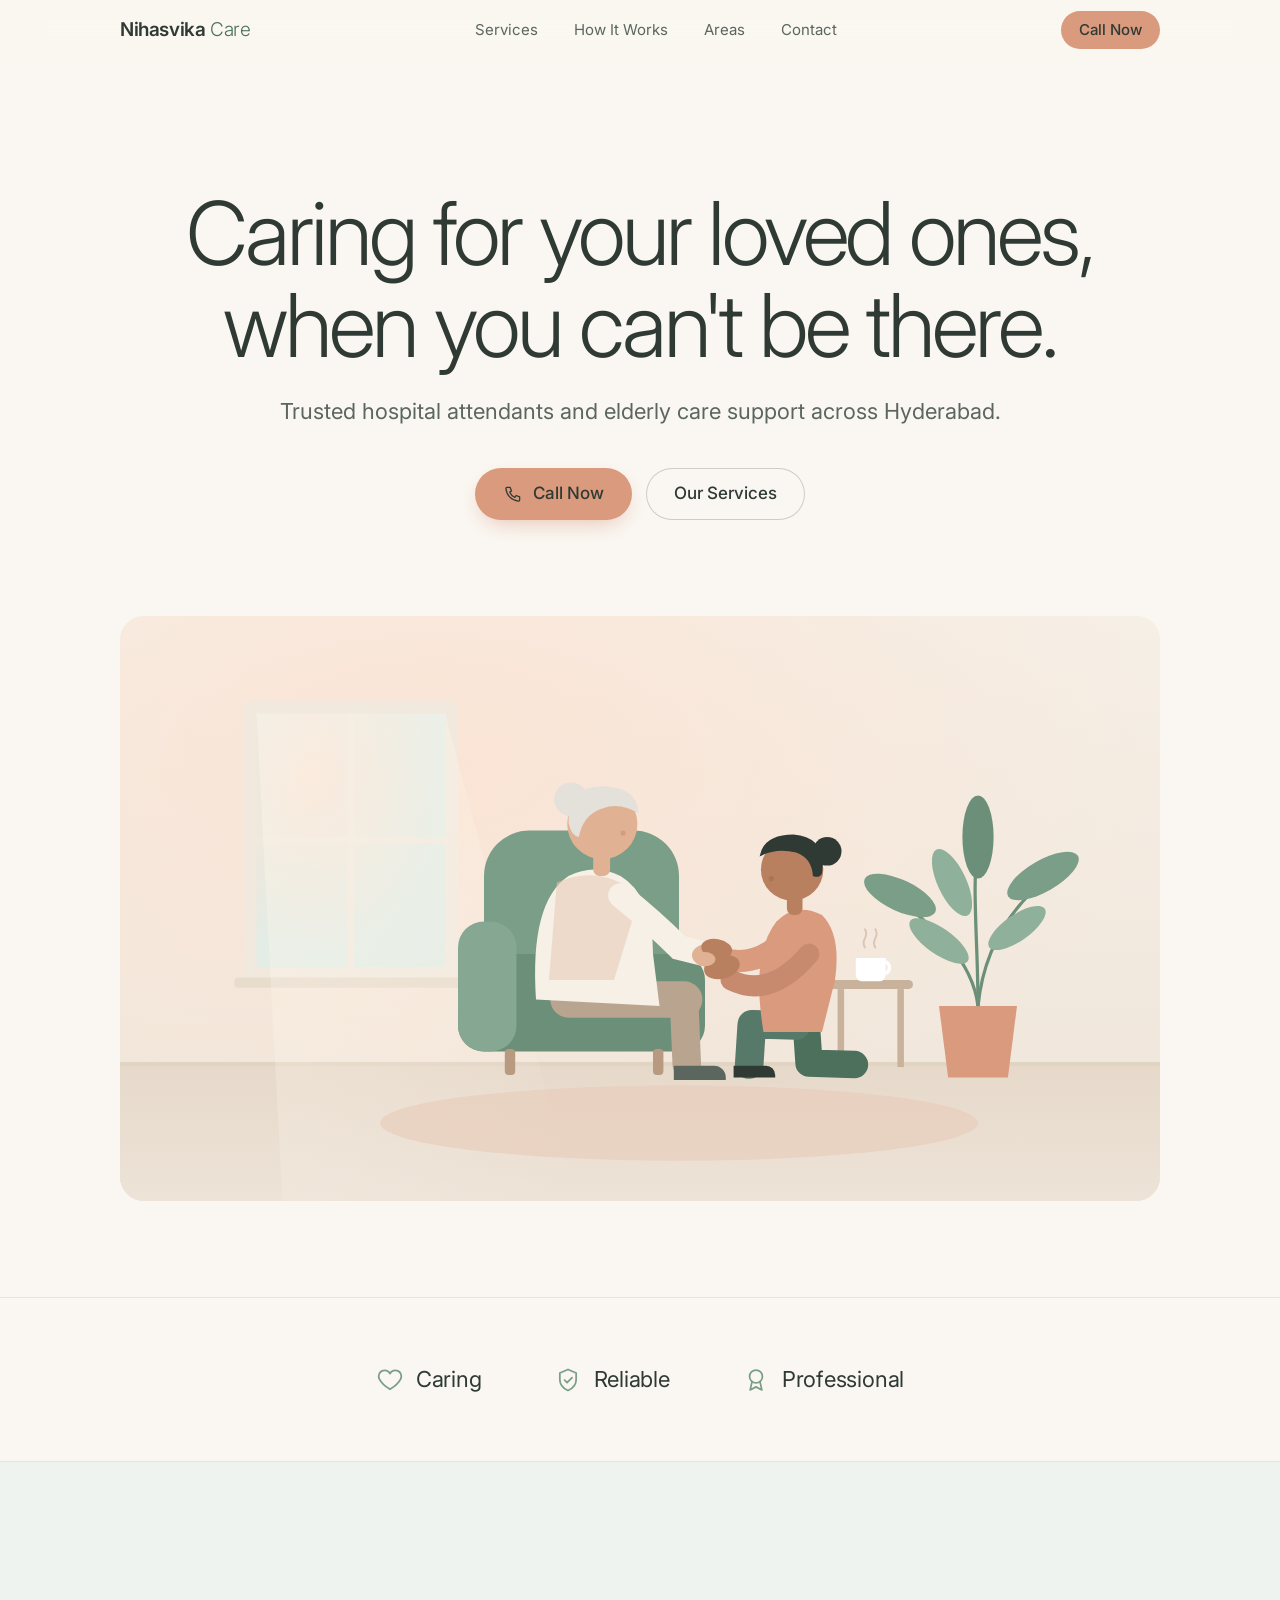
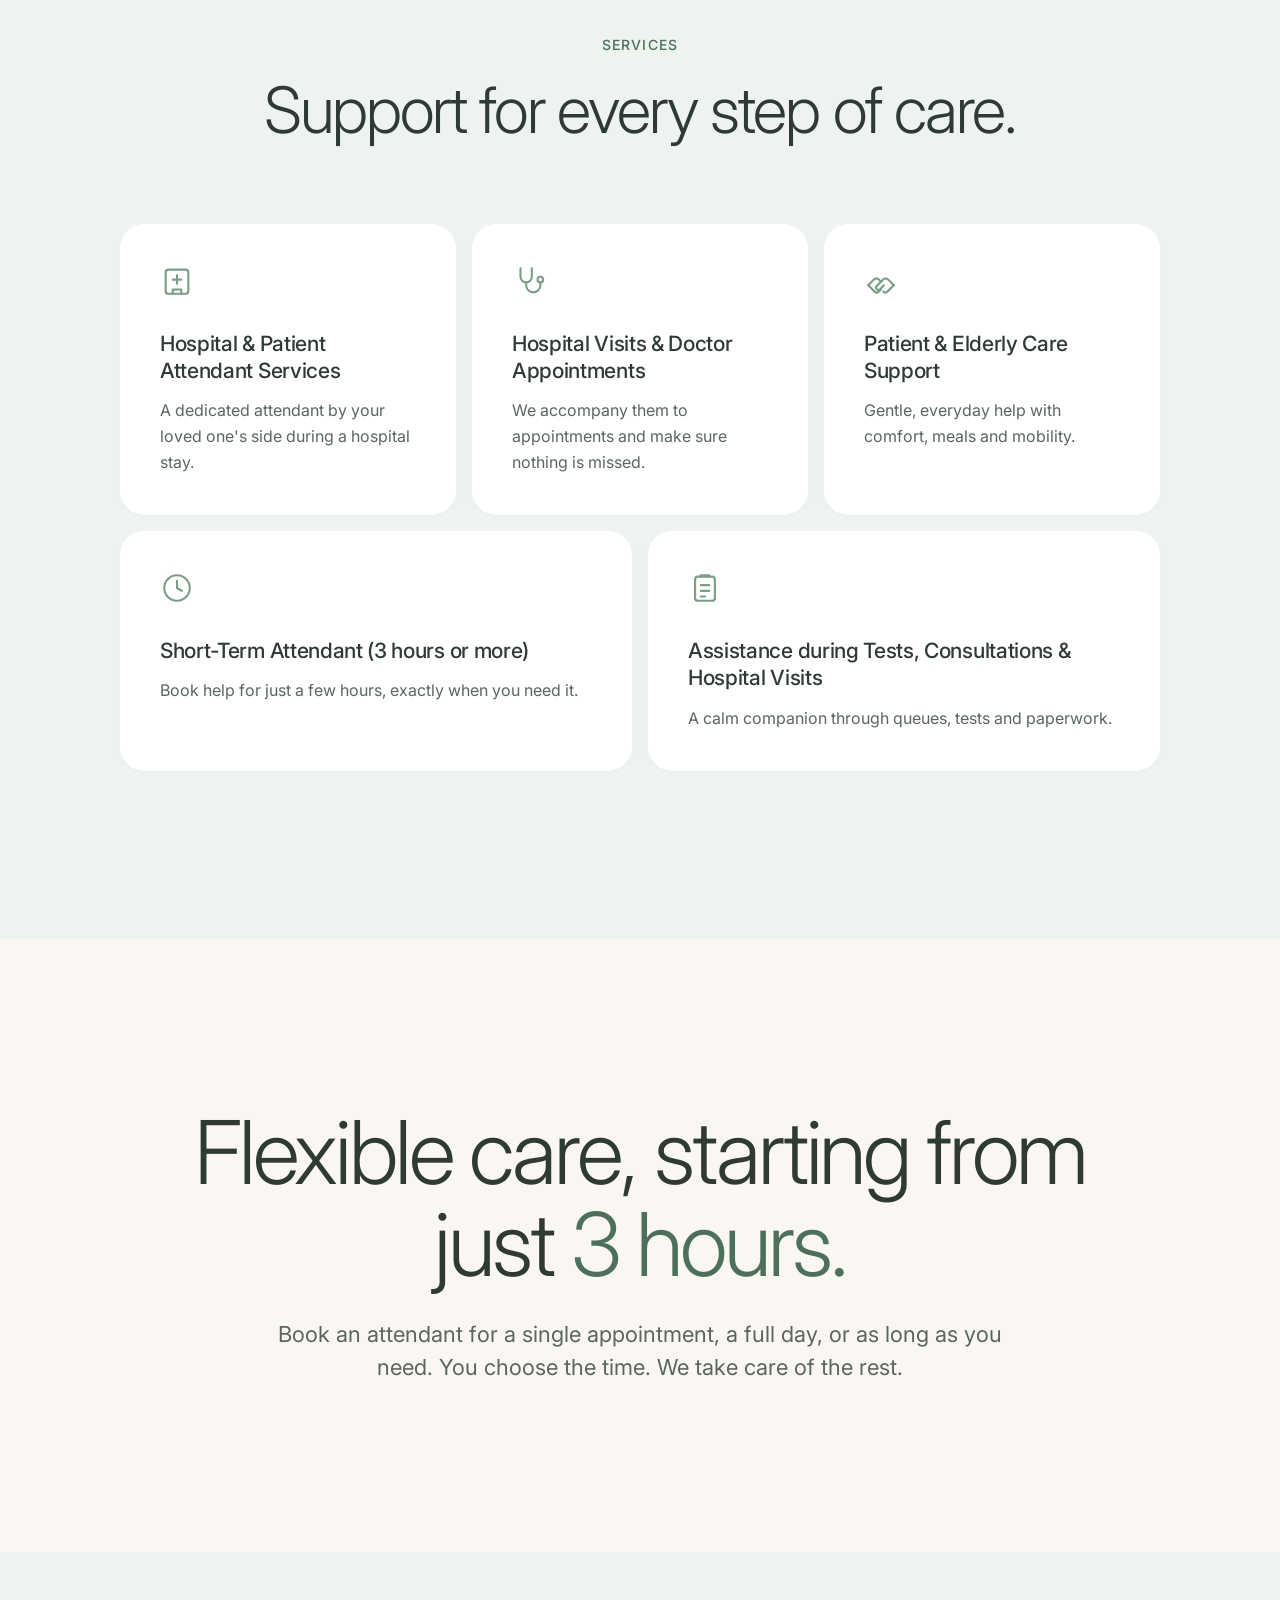
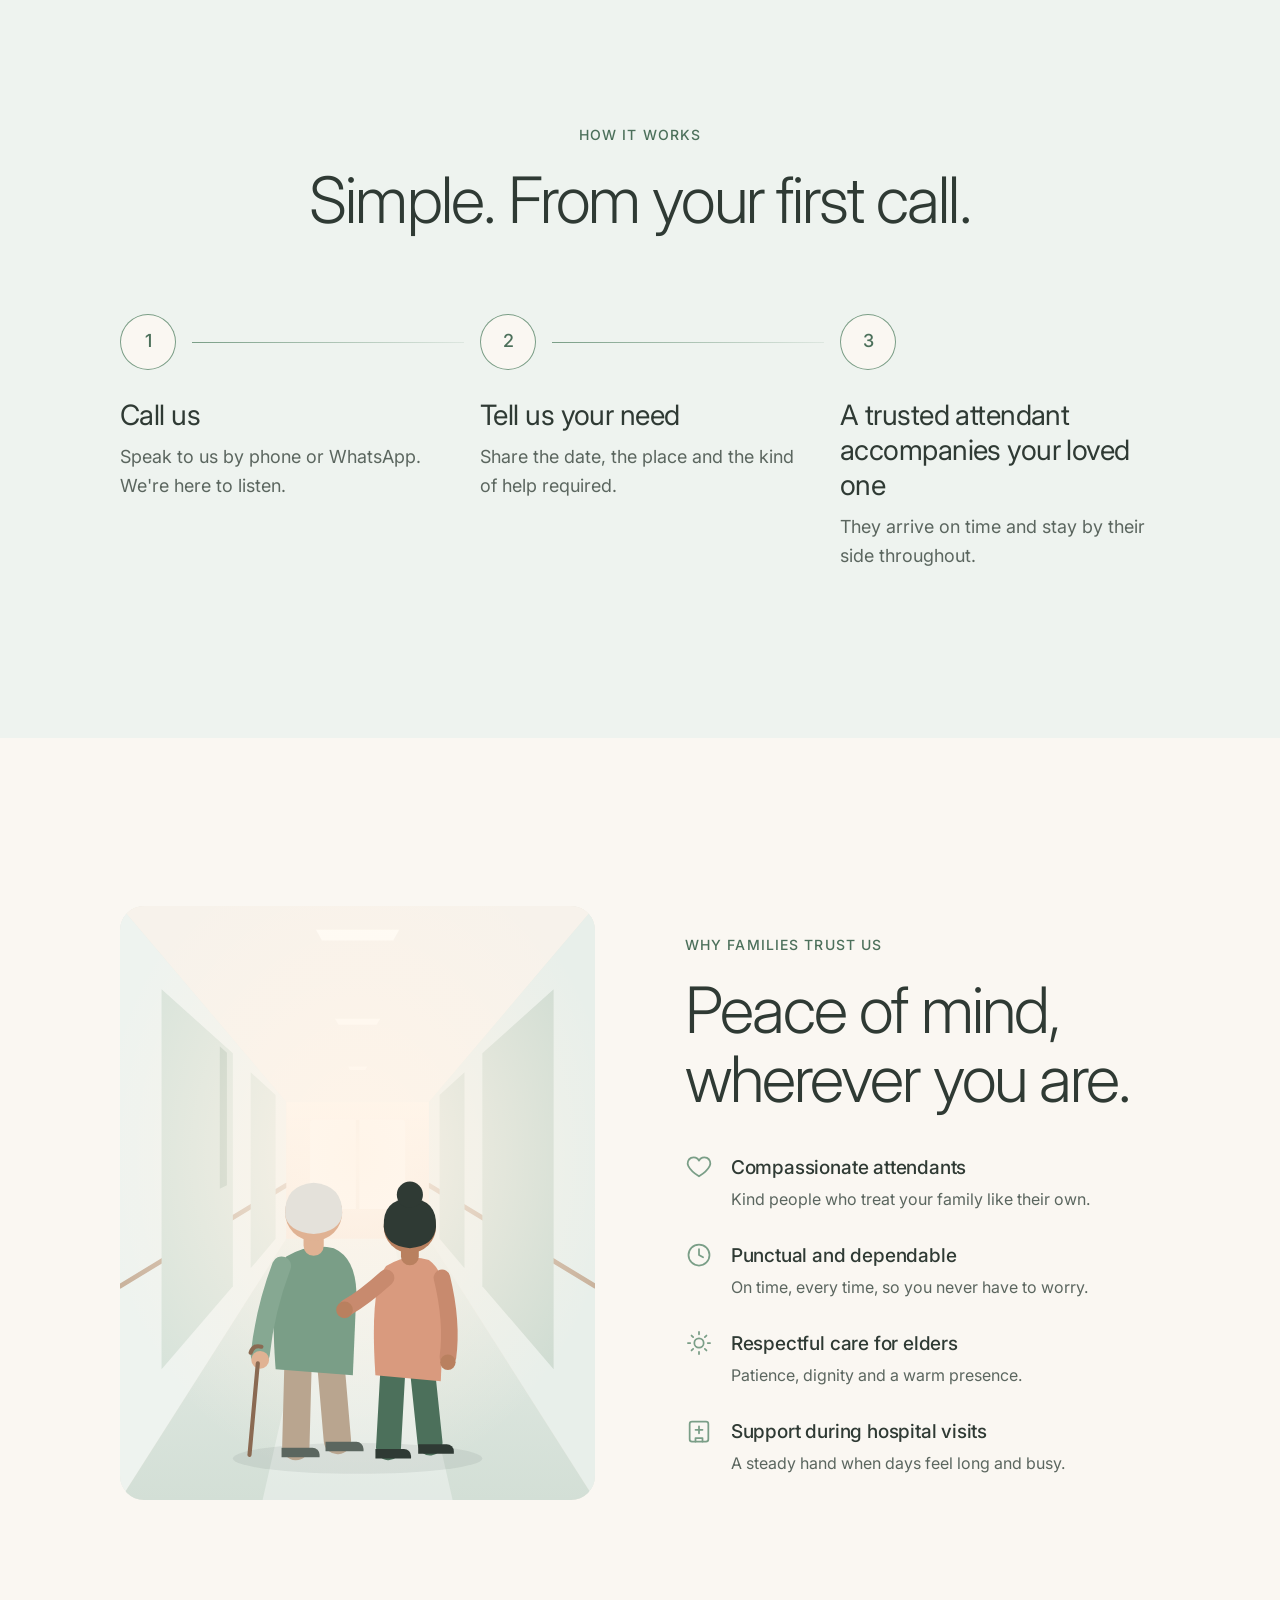
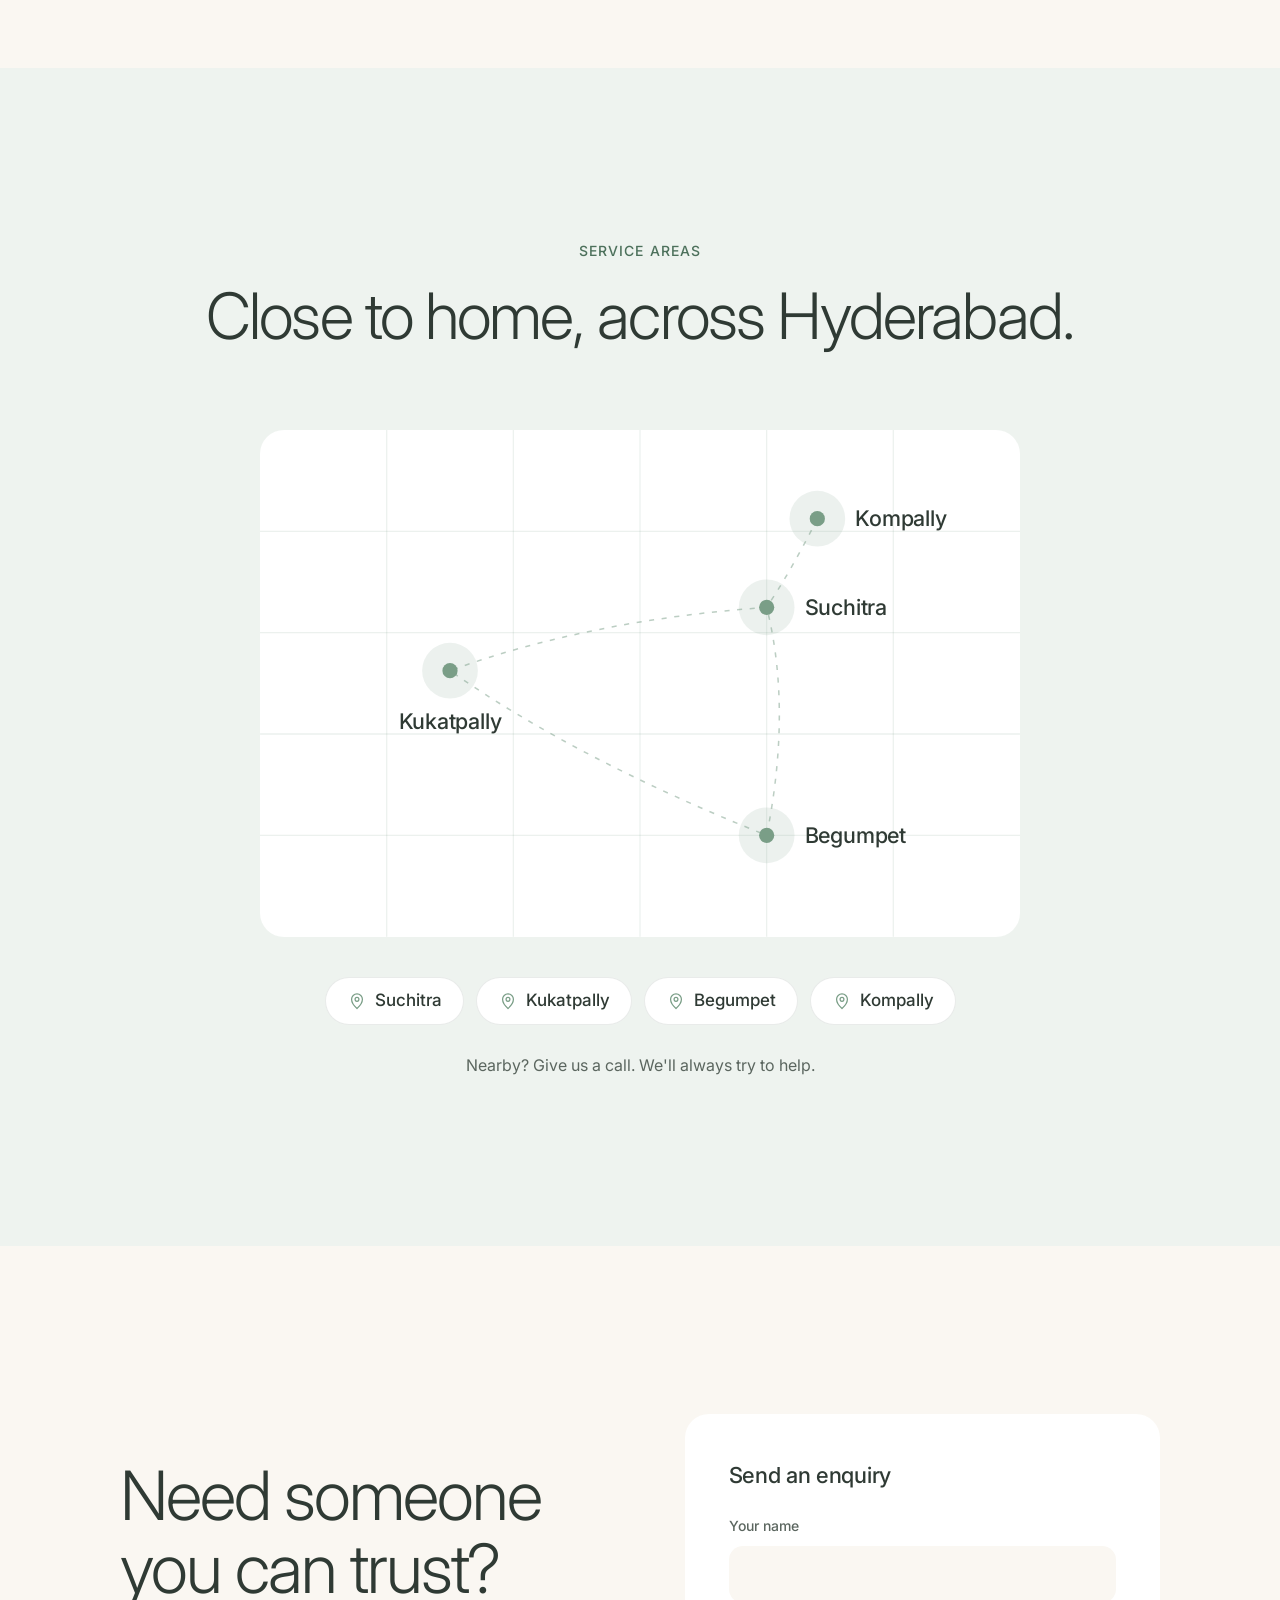
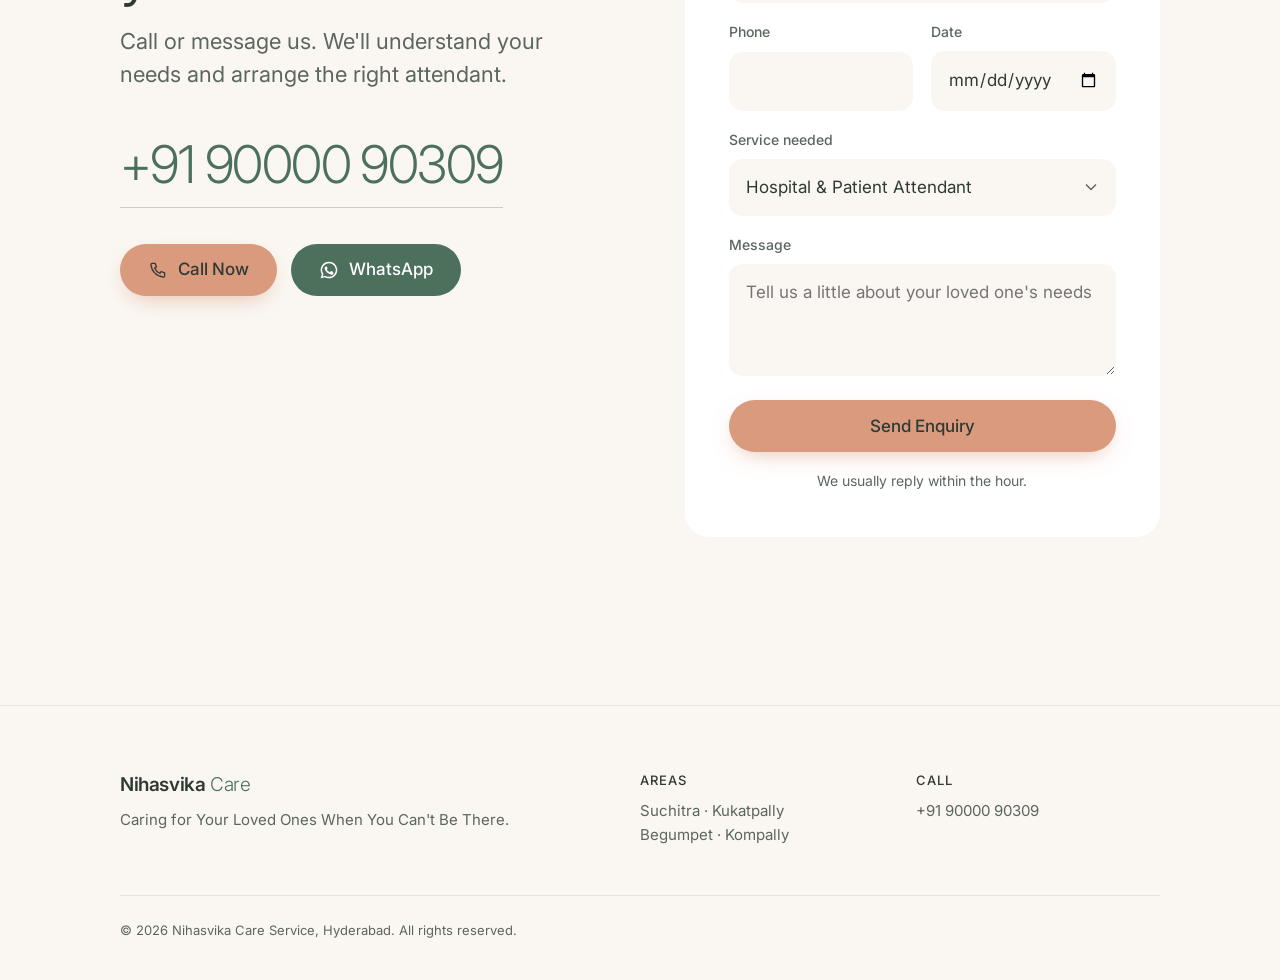
==== commit d948ceeb: "Add custom brand illustrations for hero and trust sections Co-Authored-By: Claude Opus 5.5 <noreply@" ====
--- a/nihasvika-care/index.html
+++ b/nihasvika-care/index.html
@@ -9,7 +9,6 @@
   <meta property="og:type" content="website">
   <meta property="og:title" content="Nihasvika Care Service | Caregivers in Hyderabad">
   <meta property="og:description" content="Caring for your loved ones, when you can't be there. Trusted hospital attendants and elderly care support across Hyderabad.">
-  <meta property="og:image" content="images/hero.jpg">
 
   <link rel="preconnect" href="https://fonts.googleapis.com">
   <link rel="preconnect" href="https://fonts.gstatic.com" crossorigin>
@@ -127,17 +126,9 @@
     /* ---------- Icons ---------- */
     .icon { width: 28px; height: 28px; stroke: var(--sage); fill: none; stroke-width: 1.5; stroke-linecap: round; stroke-linejoin: round; flex: none; }
 
-    /* ---------- Photos (gradient shows until a real photo loads) ---------- */
-    .photo {
-      position: relative; overflow: hidden;
-      border-radius: var(--radius);
-      background:
-        radial-gradient(120% 90% at 15% 20%, rgba(217, 154, 126, .45), transparent 60%),
-        radial-gradient(110% 100% at 90% 85%, rgba(122, 158, 135, .55), transparent 60%),
-        linear-gradient(160deg, #F3ECE3, #E4ECE6);
-    }
-    .photo > svg { position: absolute; inset: 0; margin: auto; width: 22%; max-width: 120px; stroke: rgba(76, 112, 91, .55); fill: none; stroke-width: 1.2; stroke-linecap: round; stroke-linejoin: round; }
-    .photo img { position: relative; width: 100%; height: 100%; object-fit: cover; }
+    /* ---------- Illustrations ---------- */
+    .photo { overflow: hidden; border-radius: var(--radius); background: var(--surface); }
+    .photo .art { display: block; width: 100%; height: 100%; }
 
     /* ---------- Navigation ---------- */
     .nav {
@@ -371,8 +362,83 @@
           <a href="#services" class="btn btn-secondary">Our Services</a>
         </div>
         <div class="photo hero-photo reveal d3">
-          <svg viewBox="0 0 24 24" aria-hidden="true"><use href="#i-hands"/></svg>
-          <img src="images/hero.jpg" alt="A caregiver gently holding the hand of an elderly woman at home" width="1600" height="900" fetchpriority="high" onerror="this.remove()">
+          <svg class="art" role="img" aria-label="Illustration of a caregiver kneeling beside an elderly woman in her armchair, gently holding her hands" viewBox="0 0 1600 900" preserveAspectRatio="xMidYMid slice">
+  <defs>
+    <linearGradient id="h-wall" x1="0" y1="0" x2="0" y2="1"><stop offset="0" stop-color="#F6EFE6"/><stop offset="1" stop-color="#EFE5D9"/></linearGradient>
+    <linearGradient id="h-floor" x1="0" y1="0" x2="0" y2="1"><stop offset="0" stop-color="#E6D9CA"/><stop offset="1" stop-color="#EDE3D7"/></linearGradient>
+    <linearGradient id="h-beam" x1="0" y1="0" x2="1" y2="1"><stop offset="0" stop-color="#FFF8EE" stop-opacity=".9"/><stop offset="1" stop-color="#FFF8EE" stop-opacity="0"/></linearGradient>
+    <radialGradient id="h-glow" cx=".3" cy=".25" r=".7"><stop offset="0" stop-color="#FBE3D3" stop-opacity=".9"/><stop offset="1" stop-color="#FBE3D3" stop-opacity="0"/></radialGradient>
+  </defs>
+  <rect width="1600" height="900" fill="url(#h-wall)"/>
+  <rect width="1600" height="900" fill="url(#h-glow)"/>
+  <rect y="690" width="1600" height="210" fill="url(#h-floor)"/>
+  <rect y="686" width="1600" height="6" fill="#E2D4C3"/>
+  <!-- window -->
+  <rect x="190" y="130" width="330" height="430" rx="14" fill="#F2E9DE"/>
+  <rect x="210" y="150" width="290" height="390" rx="6" fill="#E3ECE5"/>
+  <rect x="210" y="150" width="290" height="390" rx="6" fill="url(#h-glow)"/>
+  <rect x="350" y="150" width="10" height="390" fill="#F2E9DE"/>
+  <rect x="210" y="340" width="290" height="10" fill="#F2E9DE"/>
+  <rect x="176" y="556" width="358" height="16" rx="6" fill="#E8DCCD"/>
+  <path d="M210 150 L500 150 L700 900 L250 900 Z" fill="url(#h-beam)" opacity=".45"/>
+  <!-- rug -->
+  <ellipse cx="860" cy="780" rx="460" ry="58" fill="#E9CDBD" opacity=".7"/>
+  <!-- plant -->
+  <g transform="translate(1300 0)">
+    <path d="M-40 600 h120 l-14 110 h-92 z" fill="#D99A7E"/>
+    <path d="M20 600 C 10 520, -60 470, -110 430" stroke="#6B8F78" stroke-width="5" fill="none"/>
+    <path d="M20 600 C 30 500, 80 440, 130 400" stroke="#6B8F78" stroke-width="5" fill="none"/>
+    <path d="M20 600 C 20 500, 10 420, 20 340" stroke="#6B8F78" stroke-width="5" fill="none"/>
+    <ellipse cx="-100" cy="430" rx="60" ry="24" transform="rotate(25 -100 430)" fill="#7A9E87"/>
+    <ellipse cx="-40" cy="500" rx="54" ry="20" transform="rotate(35 -40 500)" fill="#8FB09A"/>
+    <ellipse cx="120" cy="400" rx="62" ry="24" transform="rotate(-30 120 400)" fill="#7A9E87"/>
+    <ellipse cx="80" cy="480" rx="52" ry="20" transform="rotate(-35 80 480)" fill="#8FB09A"/>
+    <ellipse cx="20" cy="340" rx="24" ry="64" fill="#6B8F78"/>
+    <ellipse cx="-20" cy="410" rx="22" ry="56" transform="rotate(-25 -20 410)" fill="#8FB09A"/>
+  </g>
+  <!-- side table with tea -->
+  <rect x="1090" y="560" width="130" height="14" rx="7" fill="#C9B29C"/>
+  <rect x="1104" y="574" width="10" height="120" fill="#C9B29C"/><rect x="1196" y="574" width="10" height="120" fill="#C9B29C"/>
+  <path d="M1132 526 h46 v26 a10 10 0 0 1 -10 10 h-26 a10 10 0 0 1 -10 -10 z" fill="#FFFFFF"/>
+  <path d="M1178 532 a10 10 0 0 1 0 18" stroke="#FFFFFF" stroke-width="5" fill="none"/>
+  <path d="M1146 510 c -8 -12 8 -16 0 -28 M1162 510 c -8 -12 8 -16 0 -28" stroke="#D9C6B4" stroke-width="3" fill="none" stroke-linecap="round"/>
+  <!-- armchair -->
+  <rect x="560" y="330" width="300" height="330" rx="70" fill="#7A9E87"/>
+  <rect x="520" y="520" width="380" height="150" rx="40" fill="#6B8F78"/>
+  <rect x="520" y="470" width="90" height="200" rx="40" fill="#86A892"/>
+  <rect x="592" y="666" width="16" height="40" rx="6" fill="#B79A80"/><rect x="820" y="666" width="16" height="40" rx="6" fill="#B79A80"/>
+  <!-- elderly woman, seated, facing right -->
+  <path d="M690 590 L 868 590" stroke="#B9A58F" stroke-width="56" stroke-linecap="round" fill="none"/>
+  <path d="M868 596 L 872 690" stroke="#B9A58F" stroke-width="44" stroke-linecap="round" fill="none"/>
+  <path d="M852 692 h62 a18 18 0 0 1 18 18 v4 h-80 z" fill="#5B665F"/>
+  <path d="M640 590 Q 630 440 690 400 Q 730 380 770 400 Q 820 430 820 520 L 830 600 Z" fill="#F7F0E6"/>
+  <path d="M672 410 Q 740 380 800 430 L 760 560 L 660 560 Z" fill="#E7C9B6" opacity=".55"/>
+  <rect x="728" y="360" width="26" height="40" rx="10" fill="#E0B293"/>
+  <circle cx="742" cy="320" r="54" fill="#E0B293"/>
+  <path d="M690 318 Q 688 262 744 262 Q 796 264 798 304 Q 770 286 742 296 Q 712 306 706 340 Q 694 338 690 318 Z" fill="#E4E1DA"/>
+  <circle cx="694" cy="282" r="26" fill="#E4E1DA"/>
+  <circle cx="774" cy="334" r="4" fill="#C98F72" opacity=".6"/>
+  <!-- woman's arm reaching forward -->
+  <path d="M770 430 Q 820 470 860 510 L 900 520" stroke="#F7F0E6" stroke-width="38" fill="none" stroke-linecap="round"/>
+  <!-- caregiver, kneeling, facing left -->
+  <path d="M1056 630 L 1060 688 L 1130 690" stroke="#4C705B" stroke-width="42" stroke-linecap="round" stroke-linejoin="round" fill="none"/>
+  <path d="M1040 630 L 972 628 L 968 690" stroke="#56796A" stroke-width="44" stroke-linecap="round" stroke-linejoin="round" fill="none"/>
+  <path d="M944 692 h50 a14 14 0 0 1 14 14 v4 h-64 z" fill="#2F3A34"/>
+  <path d="M990 640 Q 970 520 1010 470 Q 1040 440 1080 460 Q 1110 490 1100 560 L 1080 640 Z" fill="#D99A7E"/>
+  <rect x="1026" y="420" width="24" height="40" rx="10" fill="#B9805F"/>
+  <circle cx="1034" cy="390" r="48" fill="#B9805F"/>
+  <path d="M1080 396 Q 1088 340 1036 336 Q 990 336 984 370 Q 1010 356 1040 364 Q 1064 372 1066 400 Q 1076 404 1080 396 Z" fill="#2F3A34"/>
+  <circle cx="1088" cy="362" r="22" fill="#2F3A34"/>
+  <circle cx="1002" cy="404" r="4" fill="#9E6A4E" opacity=".6"/>
+  <!-- caregiver's arms -->
+  <path d="M1020 500 Q 980 540 930 528" stroke="#D99A7E" stroke-width="34" fill="none" stroke-linecap="round"/>
+  <path d="M1060 520 Q 1000 590 940 560" stroke="#C88A6E" stroke-width="32" fill="none" stroke-linecap="round"/>
+  <!-- joined hands -->
+  <ellipse cx="906" cy="522" rx="26" ry="18" fill="#E0B293"/>
+  <ellipse cx="926" cy="540" rx="28" ry="18" transform="rotate(-15 926 540)" fill="#B9805F"/>
+  <ellipse cx="918" cy="512" rx="24" ry="15" transform="rotate(10 918 512)" fill="#B9805F"/>
+  <ellipse cx="900" cy="528" rx="16" ry="11" fill="#E0B293"/>
+</svg>
         </div>
       </div>
     </section>
@@ -464,8 +530,77 @@
     <section class="section" aria-labelledby="why-title">
       <div class="wrap why">
         <div class="photo why-photo reveal">
-          <svg viewBox="0 0 24 24" aria-hidden="true"><use href="#i-heart"/></svg>
-          <img src="images/care.jpg" alt="An attendant walking alongside an elderly man in a hospital corridor" width="1000" height="1250" loading="lazy" onerror="this.remove()">
+          <svg class="art" role="img" aria-label="Illustration of an attendant walking arm in arm with an elderly man down a hospital corridor" viewBox="0 0 800 1000" preserveAspectRatio="xMidYMid slice">
+  <defs>
+    <linearGradient id="w-end" x1="0" y1="0" x2="0" y2="1"><stop offset="0" stop-color="#FFF6EC"/><stop offset="1" stop-color="#F6E4D6"/></linearGradient>
+    <linearGradient id="w-floor" x1="0" y1="0" x2="0" y2="1"><stop offset="0" stop-color="#E5ECE6"/><stop offset="1" stop-color="#D3DFD6"/></linearGradient>
+    <radialGradient id="w-glow" cx=".5" cy=".42" r=".55"><stop offset="0" stop-color="#FFF4E8" stop-opacity=".95"/><stop offset="1" stop-color="#FFF4E8" stop-opacity="0"/></radialGradient>
+  </defs>
+  <!-- ceiling, walls, floor in one-point perspective; vanishing point (400,420) -->
+  <rect width="800" height="1000" fill="#F1EBE2"/>
+  <path d="M0 0 H800 L520 330 H280 Z" fill="#F7F2EB"/>
+  <path d="M0 0 L280 330 V560 L0 1000 Z" fill="#EEF3EF"/>
+  <path d="M800 0 L520 330 V560 L800 1000 Z" fill="#E8EFEA"/>
+  <path d="M0 1000 L280 560 H520 L800 1000 Z" fill="url(#w-floor)"/>
+  <!-- handrails -->
+  <path d="M0 640 L280 470" stroke="#C9B29C" stroke-width="8" stroke-linecap="round"/>
+  <path d="M800 640 L520 470" stroke="#C9B29C" stroke-width="8" stroke-linecap="round"/>
+  <!-- end window -->
+  <rect x="280" y="330" width="240" height="230" fill="url(#w-end)"/>
+  <rect x="320" y="360" width="160" height="150" rx="6" fill="#FFFBF5"/>
+  <rect x="397" y="360" width="6" height="150" fill="#F2E3D6"/>
+  <!-- ceiling lights -->
+  <path d="M330 40 h140 l-10 18 h-120 z" fill="#FFFDF8"/>
+  <path d="M362 190 h76 l-6 10 h-64 z" fill="#FFFDF8"/>
+  <path d="M384 270 h32 l-3 6 h-26 z" fill="#FFFDF8"/>
+  <!-- doors left -->
+  <path d="M70 140 L190 248 V640 L70 780 Z" fill="#D7E3DA"/>
+  <path d="M168 236 L180 247 V 470 L168 476 Z" fill="#B9CBBE"/>
+  <path d="M220 280 L262 318 V560 L220 610 Z" fill="#D7E3DA"/>
+  <!-- doors right -->
+  <path d="M730 140 L610 248 V640 L730 780 Z" fill="#CFDCD2"/>
+  <path d="M580 280 L538 318 V560 L580 610 Z" fill="#CFDCD2"/>
+  <!-- floor shine + center line -->
+  <path d="M340 560 H460 L560 1000 H240 Z" fill="#FFFFFF" opacity=".35"/>
+  <rect width="800" height="1000" fill="url(#w-glow)"/>
+  <!-- shadows -->
+  <ellipse cx="400" cy="930" rx="210" ry="26" fill="#2F3A34" opacity=".08"/>
+
+  <!-- elderly man (from behind), left -->
+  <g>
+    <path d="M300 760 L 296 910" stroke="#B9A58F" stroke-width="46" stroke-linecap="round"/>
+    <path d="M354 760 L 366 900" stroke="#B9A58F" stroke-width="46" stroke-linecap="round"/>
+    <path d="M272 912 h52 a12 12 0 0 1 12 12 v4 h-64 z" fill="#5B665F"/>
+    <path d="M346 902 h52 a12 12 0 0 1 12 12 v4 h-64 z" fill="#5B665F"/>
+    <path d="M262 780 Q 250 620 280 590 Q 320 566 360 576 Q 396 592 398 650 L 392 790 Z" fill="#7A9E87"/>
+    <path d="M326 572 v-24" stroke="#E0B293" stroke-width="34" stroke-linecap="round"/>
+    <circle cx="326" cy="516" r="48" fill="#E0B293"/>
+    <path d="M278 520 Q 276 470 326 466 Q 376 470 374 520 Q 370 548 326 552 Q 282 548 278 520 Z" fill="#E4E1DA"/>
+    <!-- cane arm (left) -->
+    <path d="M272 606 Q 244 680 236 756" stroke="#86A892" stroke-width="32" stroke-linecap="round" fill="none"/>
+    <circle cx="236" cy="764" r="15" fill="#E0B293"/>
+    <path d="M232 770 L 218 924" stroke="#8A6A52" stroke-width="7" stroke-linecap="round"/>
+    <path d="M220 752 q 4 -14 18 -10" stroke="#8A6A52" stroke-width="7" stroke-linecap="round" fill="none"/>
+  </g>
+
+  <!-- attendant (from behind), right, arm linked -->
+  <g>
+    <path d="M460 770 L 452 912" stroke="#4C705B" stroke-width="42" stroke-linecap="round"/>
+    <path d="M508 770 L 522 904" stroke="#4C705B" stroke-width="42" stroke-linecap="round"/>
+    <path d="M430 914 h48 a12 12 0 0 1 12 12 v4 h-60 z" fill="#2F3A34"/>
+    <path d="M502 906 h48 a12 12 0 0 1 12 12 v4 h-60 z" fill="#2F3A34"/>
+    <path d="M430 790 Q 420 640 448 606 Q 484 584 520 596 Q 548 616 546 670 L 540 800 Z" fill="#D99A7E"/>
+    <path d="M488 590 v-22" stroke="#B9805F" stroke-width="30" stroke-linecap="round"/>
+    <circle cx="488" cy="540" r="44" fill="#B9805F"/>
+    <path d="M444 540 Q 442 494 488 492 Q 534 494 532 540 Q 530 572 488 576 Q 446 572 444 540 Z" fill="#2F3A34"/>
+    <circle cx="488" cy="486" r="22" fill="#2F3A34"/>
+    <!-- arm across his back, hand on his arm -->
+    <path d="M448 626 Q 410 660 382 676" stroke="#C88A6E" stroke-width="28" stroke-linecap="round" fill="none"/>
+    <circle cx="378" cy="680" r="14" fill="#B9805F"/>
+    <path d="M542 626 Q 560 700 552 760" stroke="#C88A6E" stroke-width="28" stroke-linecap="round" fill="none"/>
+    <circle cx="552" cy="768" r="13" fill="#B9805F"/>
+  </g>
+</svg>
         </div>
         <div>
           <span class="eyebrow reveal">Why Families Trust Us</span>
